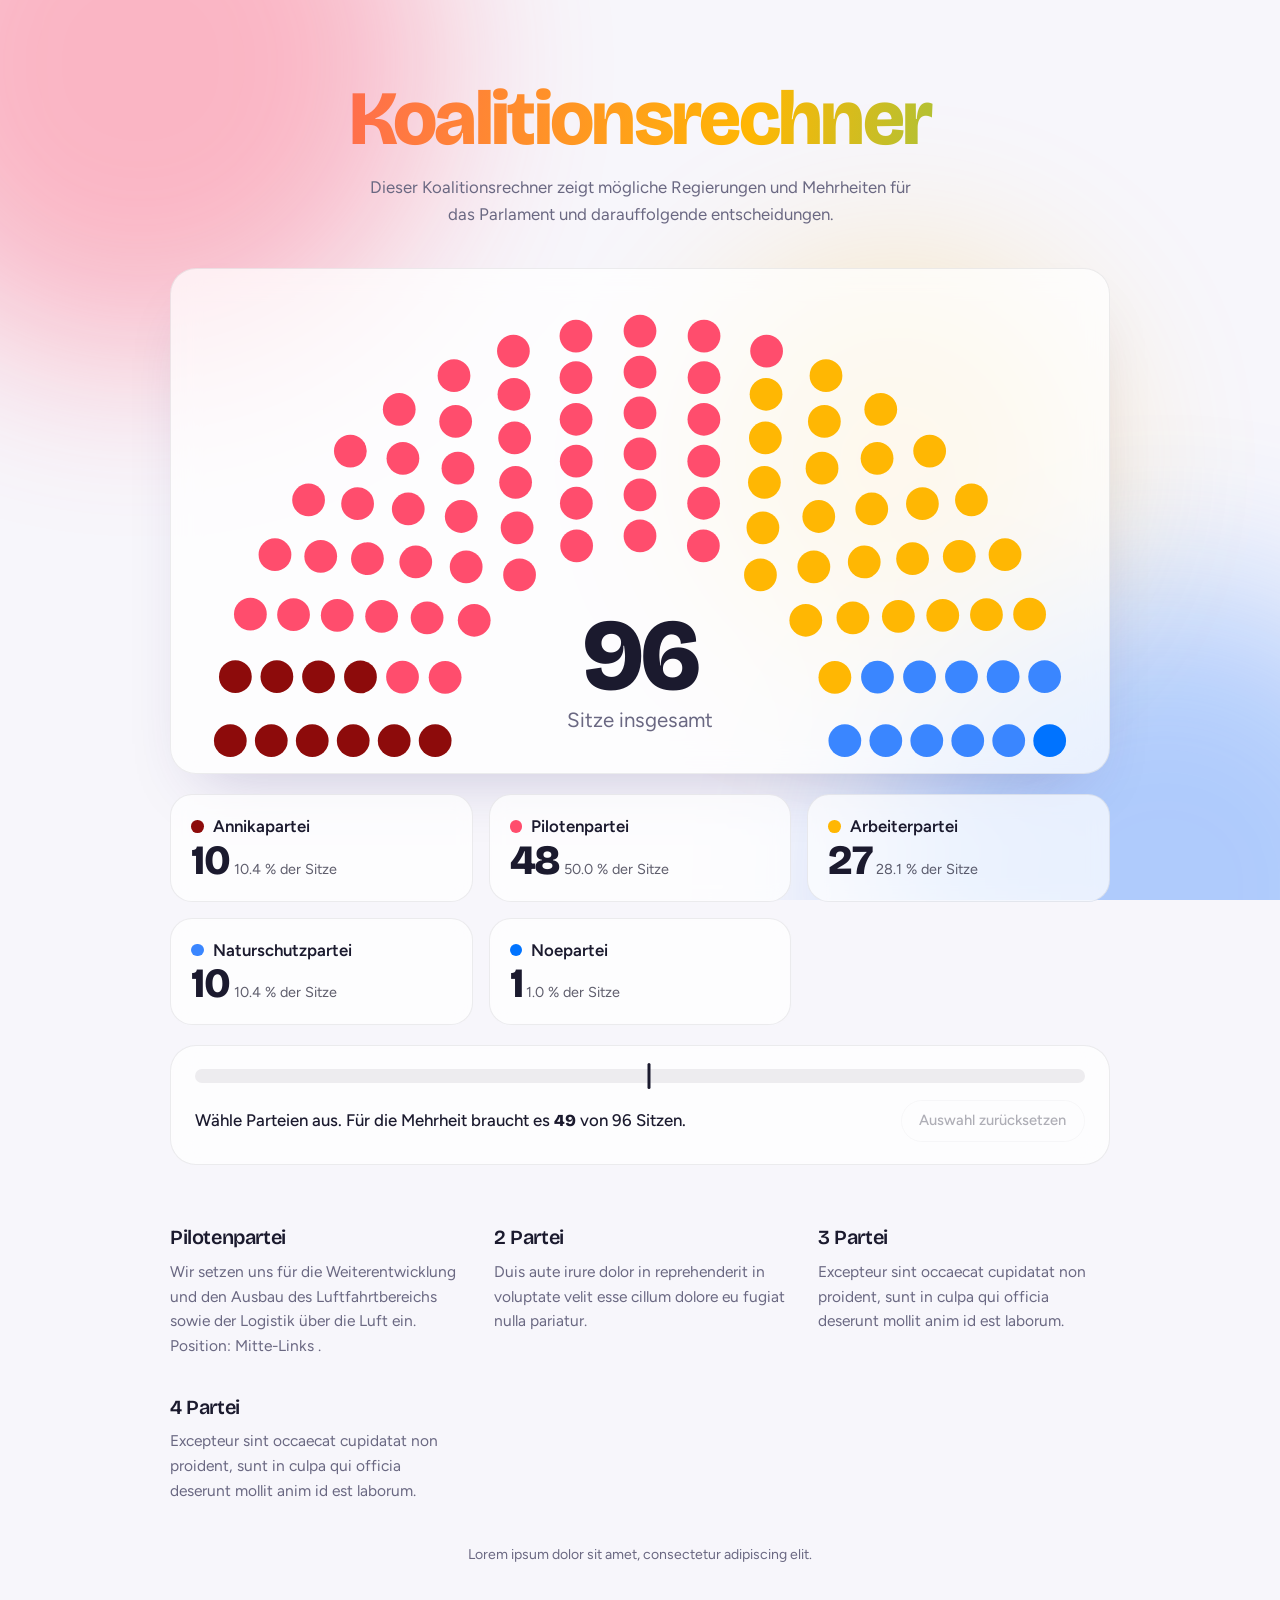
==== index.html @ 654bbd05 "Add files via upload" ====
<!DOCTYPE html>
<html lang="de">
<head>
  <meta charset="UTF-8">
  <meta name="viewport" content="width=device-width, initial-scale=1">
  <title>Koalitionsrechner</title>
  <link rel="preconnect" href="https://fonts.googleapis.com">
  <link rel="preconnect" href="https://fonts.gstatic.com" crossorigin>
  <link href="https://fonts.googleapis.com/css2?family=Bricolage+Grotesque:opsz,wght@12..96,400;12..96,600;12..96,800&family=Figtree:wght@400;500;600&display=swap" rel="stylesheet">
  <link rel="stylesheet" href="style.css">
</head>
<body>

  <!-- Hintergrund-Formen (rein dekorativ) -->
  <div class="blobs" aria-hidden="true">
    <span class="blob b1"></span>
    <span class="blob b2"></span>
    <span class="blob b3"></span>
  </div>

  <main class="page">

    <!-- ===== TITEL & EINLEITUNG (Texte hier frei ändern) ===== -->
    <header class="hero">
      <h1 class="title">Koalitionsrechner</h1>
      <p class="lead">
        Dieser Koalitionsrechner zeigt mögliche Regierungen und Mehrheiten für das Parlament und darauffolgende entscheidungen.
      </p>
    </header>

    <!-- ===== PARLAMENT ===== -->
    <section class="stage" aria-label="Parlamentsdiagramm">
      <svg id="parliament" viewBox="0 0 640 340" role="img" aria-label="Sitzverteilung im Parlament"></svg>
    </section>

    <!-- ===== PARTEIEN (werden per JS aus script.js erzeugt) ===== -->
    <section class="parties" id="parties" aria-label="Parteien auswählen"></section>

    <!-- ===== KOALITIONS-STATUS ===== -->
    <section class="status" aria-live="polite">
      <div class="meter" aria-hidden="true">
        <div class="meter-fill" id="meterFill"></div>
        <div class="meter-mark" id="meterMark"></div>
      </div>
      <div class="status-row">
        <p class="status-text" id="statusText"></p>
        <button class="reset" id="resetBtn" type="button">Auswahl zurücksetzen</button>
      </div>
    </section>

    <!-- ===== TEXTBLÖCKE (frei änderbar) ===== -->
    <section class="info">
      <article>
        <h2> Pilotenpartei</h2>
        <p>Wir setzen uns für die Weiterentwicklung und den Ausbau des Luftfahrtbereichs sowie der Logistik über die Luft ein. Position: Mitte-Links .</p>
      </article>
      <article>
        <h2>2 Partei</h2>
        <p>Duis aute irure dolor in reprehenderit in voluptate velit esse cillum dolore eu fugiat nulla pariatur.</p>
      </article>
      <article>
        <h2>3 Partei</h2>
        <p>Excepteur sint occaecat cupidatat non proident, sunt in culpa qui officia deserunt mollit anim id est laborum.</p>
      </article>
      <article>
        <h2>4 Partei</h2>
        <p>Excepteur sint occaecat cupidatat non proident, sunt in culpa qui officia deserunt mollit anim id est laborum.</p>
      </article>
    </section>

    <footer class="footer">
      <p>Lorem ipsum dolor sit amet, consectetur adipiscing elit.</p>
    </footer>

  </main>

  <script src="script.js"></script>
</body>
</html>
---- style.css ----
/* =========================================================
   Farben & Grundwerte – hier lässt sich das Design anpassen
   ========================================================= */
:root {
  --bg: #f7f6fb;
  --ink: #1b1a2e;
  --ink-soft: #6a6882;
  --card: rgba(255, 255, 255, 0.72);
  --line: rgba(27, 26, 46, 0.08);

  --c1: #ff4d6d;   /* Pink-Rot  */
  --c2: #ffb703;   /* Gelb      */
  --c3: #3a86ff;   /* Blau      */
  --c4: #06d6a0;   /* Mint      */

  --radius: 26px;
  --font-display: "Bricolage Grotesque", "Segoe UI", system-ui, sans-serif;
  --font-body: "Figtree", "Segoe UI", system-ui, sans-serif;
  --ease: cubic-bezier(0.22, 1, 0.36, 1);
}

*, *::before, *::after { box-sizing: border-box; }

html { -webkit-text-size-adjust: 100%; }

body {
  margin: 0;
  min-height: 100vh;
  background: var(--bg);
  color: var(--ink);
  font-family: var(--font-body);
  font-size: 1.05rem;
  line-height: 1.6;
  overflow-x: hidden;
}

/* ---------- Hintergrund-Blobs ---------- */
.blobs { position: fixed; inset: 0; z-index: 0; pointer-events: none; overflow: hidden; }
.blob {
  position: absolute;
  width: 46vmax; height: 46vmax;
  border-radius: 50%;
  filter: blur(90px);
  opacity: 0.38;
  animation: drift 26s ease-in-out infinite alternate;
}
.b1 { background: var(--c1); top: -18vmax; left: -12vmax; }
.b2 { background: var(--c3); bottom: -22vmax; right: -14vmax; animation-duration: 32s; }
.b3 { background: var(--c2); top: 30%; left: 55%; width: 30vmax; height: 30vmax; opacity: 0.25; animation-duration: 38s; }

@keyframes drift {
  from { transform: translate(0, 0) scale(1); }
  to   { transform: translate(6vmax, 4vmax) scale(1.12); }
}

/* ---------- Layout ---------- */
.page {
  position: relative;
  z-index: 1;
  max-width: 980px;
  margin: 0 auto;
  padding: clamp(2.5rem, 7vw, 5rem) 1.25rem 3rem;
}

/* ---------- Titel ---------- */
.hero { text-align: center; margin-bottom: 2.5rem; }

.title {
  margin: 0 0 1rem;
  font-family: var(--font-display);
  font-weight: 800;
  font-size: clamp(2.4rem, 7.5vw, 4.8rem);
  line-height: 1.02;
  letter-spacing: -0.035em;
  background: linear-gradient(100deg, var(--c1), var(--c2), var(--c4), var(--c3), var(--c1));
  background-size: 250% 100%;
  -webkit-background-clip: text;
          background-clip: text;
  color: transparent;
  animation: titleIn 1.1s var(--ease) both, shimmer 12s linear 1.1s infinite;
}

.lead {
  max-width: 34rem;
  margin: 0 auto;
  color: var(--ink-soft);
  animation: fadeUp 1s var(--ease) 0.25s both;
}

@keyframes titleIn {
  from { opacity: 0; transform: translateY(18px) scale(0.98); letter-spacing: 0.01em; }
  to   { opacity: 1; transform: none; letter-spacing: -0.035em; }
}
@keyframes shimmer { to { background-position: 250% 0; } }
@keyframes fadeUp {
  from { opacity: 0; transform: translateY(14px); }
  to   { opacity: 1; transform: none; }
}

/* ---------- Parlament ---------- */
.stage {
  background: var(--card);
  border: 1px solid var(--line);
  border-radius: var(--radius);
  padding: clamp(0.75rem, 3vw, 2rem) clamp(0.5rem, 3vw, 2rem) 0.5rem;
  backdrop-filter: blur(14px);
  -webkit-backdrop-filter: blur(14px);
  box-shadow: 0 30px 60px -30px rgba(58, 40, 120, 0.25);
}

#parliament { display: block; width: 100%; height: auto; overflow: visible; }

.seat {
  transform-box: fill-box;
  transform-origin: center;
  transition: opacity 0.45s var(--ease), transform 0.45s var(--ease), filter 0.45s var(--ease);
  animation: seatIn 0.6s var(--ease) backwards;
}
.seat.dim  { opacity: 0.14; transform: scale(0.72); }
.seat.lit  { transform: scale(1.12); }

@keyframes seatIn {
  from { opacity: 0; transform: scale(0); }
  to   { opacity: 1; transform: scale(1); }
}

.center-number {
  font-family: var(--font-display);
  font-weight: 800;
  font-size: 74px;
  letter-spacing: -0.04em;
  fill: var(--ink);
}
.center-label {
  font-family: var(--font-body);
  font-size: 15px;
  fill: var(--ink-soft);
}

/* ---------- Parteikarten ---------- */
.parties {
  display: grid;
  grid-template-columns: repeat(3, 1fr);
  gap: 1rem;
  margin: 1.25rem 0;
}

.party {
  --pc: var(--c1);
  position: relative;
  text-align: left;
  font: inherit;
  color: inherit;
  cursor: pointer;
  background: var(--card);
  border: 1.5px solid var(--line);
  border-radius: 22px;
  padding: 1.1rem 1.25rem 1.2rem;
  overflow: hidden;
  backdrop-filter: blur(10px);
  -webkit-backdrop-filter: blur(10px);
  transition: transform 0.35s var(--ease), border-color 0.35s var(--ease),
              background 0.35s var(--ease), box-shadow 0.35s var(--ease);
}
.party::before {               /* Farbfläche, die beim Auswählen hochfährt */
  content: "";
  position: absolute;
  inset: 0;
  background: var(--pc);
  opacity: 0;
  transform: translateY(100%);
  transition: transform 0.5s var(--ease), opacity 0.5s var(--ease);
  z-index: 0;
}
.party > * { position: relative; z-index: 1; }
.party:hover { transform: translateY(-3px); }
.party:active { transform: scale(0.98); }

.party[aria-pressed="true"] {
  border-color: var(--pc);
  color: #fff;
  box-shadow: 0 18px 34px -16px var(--pc);
}
.party[aria-pressed="true"]::before { transform: none; opacity: 1; }

.party-name {
  display: flex;
  align-items: center;
  gap: 0.55rem;
  font-weight: 600;
}
.dot {
  width: 0.8rem; height: 0.8rem;
  border-radius: 50%;
  background: var(--pc);
  transition: background 0.35s var(--ease), transform 0.35s var(--ease);
}
.party[aria-pressed="true"] .dot { background: #fff; transform: scale(1.25); }

.party-seats {
  margin-top: 0.35rem;
  font-family: var(--font-display);
  font-weight: 800;
  font-size: 2.6rem;
  line-height: 1;
  letter-spacing: -0.03em;
}
.party-share {
  font-size: 0.9rem;
  opacity: 0.7;
}

/* ---------- Status ---------- */
.status {
  background: var(--card);
  border: 1px solid var(--line);
  border-radius: var(--radius);
  padding: 1.4rem 1.5rem;
  backdrop-filter: blur(14px);
  -webkit-backdrop-filter: blur(14px);
}

.meter {
  position: relative;
  height: 14px;
  border-radius: 99px;
  background: rgba(27, 26, 46, 0.07);
  overflow: visible;
}
.meter-fill {
  position: absolute;
  inset: 0 auto 0 0;
  width: 0;
  border-radius: 99px;
  background: var(--ink-soft);
  transition: width 0.7s var(--ease), background 0.5s var(--ease);
}
.meter-fill.win {
  background: linear-gradient(90deg, var(--c4), var(--c3));
  animation: pulse 1.6s ease-out 1;
}
.meter-mark {
  position: absolute;
  top: -6px; bottom: -6px;
  width: 3px;
  border-radius: 3px;
  background: var(--ink);
  transform: translateX(-50%);
}
@keyframes pulse {
  0%   { box-shadow: 0 0 0 0 rgba(6, 214, 160, 0.55); }
  100% { box-shadow: 0 0 0 16px rgba(6, 214, 160, 0); }
}

.status-row {
  display: flex;
  flex-wrap: wrap;
  align-items: center;
  justify-content: space-between;
  gap: 0.75rem 1rem;
  margin-top: 1.1rem;
}
.status-text { margin: 0; font-weight: 500; }
.status-text strong { font-family: var(--font-display); font-weight: 800; }
.status-text.win strong { color: #04a47b; }

.reset {
  font: inherit;
  font-size: 0.92rem;
  font-weight: 500;
  color: var(--ink);
  background: transparent;
  border: 1.5px solid var(--line);
  border-radius: 99px;
  padding: 0.5rem 1.1rem;
  cursor: pointer;
  transition: background 0.25s var(--ease), border-color 0.25s var(--ease), opacity 0.25s;
}
.reset:hover { background: #fff; border-color: var(--ink-soft); }
.reset:disabled { opacity: 0.35; cursor: default; pointer-events: none; }

/* ---------- Textblöcke ---------- */
.info {
  display: grid;
  grid-template-columns: repeat(3, 1fr);
  gap: 2rem;
  margin: 3.5rem 0 2.5rem;
}
.info h2 {
  margin: 0 0 0.4rem;
  font-family: var(--font-display);
  font-weight: 600;
  font-size: 1.25rem;
  letter-spacing: -0.02em;
}
.info p { margin: 0; color: var(--ink-soft); font-size: 0.97rem; }

.footer { text-align: center; color: var(--ink-soft); font-size: 0.88rem; }
.footer p { margin: 0; }

/* ---------- Fokus & Bewegung ---------- */
:focus-visible { outline: 3px solid var(--c3); outline-offset: 3px; }

@media (prefers-reduced-motion: reduce) {
  *, *::before, *::after {
    animation-duration: 0.01ms !important;
    animation-iteration-count: 1 !important;
    transition-duration: 0.01ms !important;
  }
}

/* ---------- Mobil ---------- */
@media (max-width: 720px) {
  .parties { grid-template-columns: 1fr; }
  .party { display: flex; align-items: center; justify-content: space-between; gap: 1rem; padding: 1rem 1.2rem; }
  .party-seats { margin: 0; font-size: 2rem; }
  .party-share { display: none; }
  .info { grid-template-columns: 1fr; gap: 1.5rem; }
}
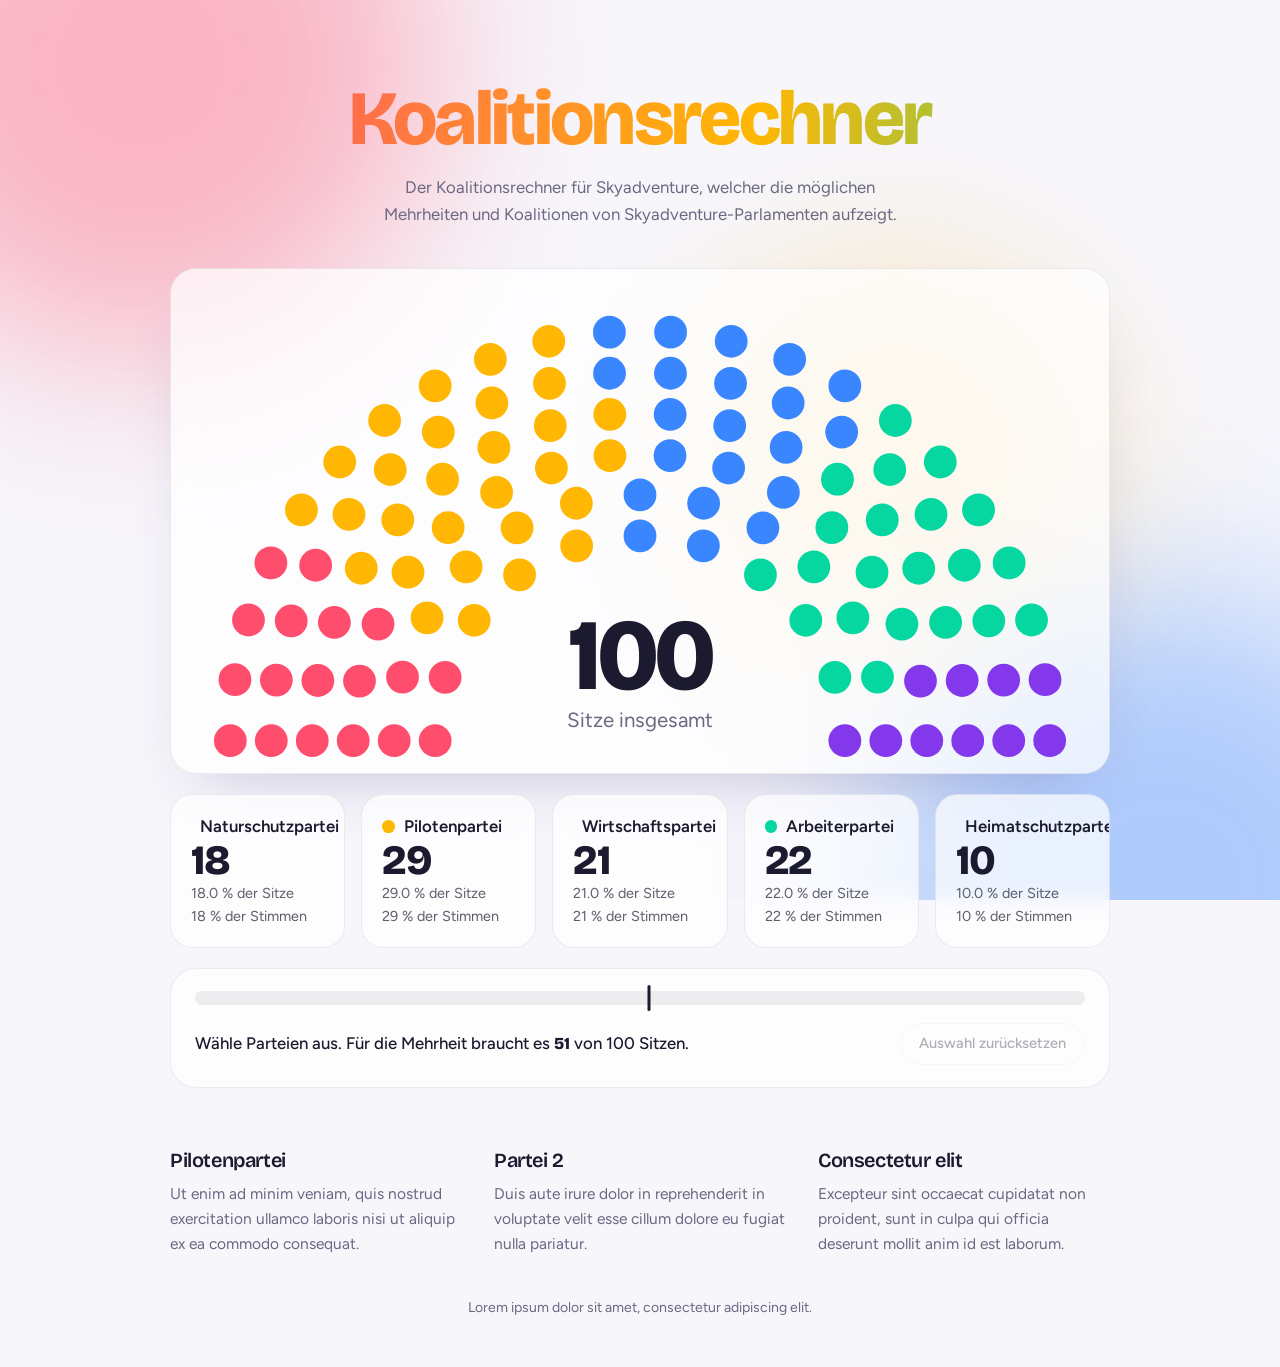
==== commit 7ec76abd: "Add files via upload" ====
--- a/index.html
+++ b/index.html
@@ -10,6 +10,38 @@
   <link rel="stylesheet" href="style.css">
 </head>
 <body>
+
+  <!-- =====================================================================
+       KONFIGURATION  –  hier stellst du alles ein
+       ---------------------------------------------------------------------
+       data-sitze-gesamt  Gesamtzahl der Sitze (Standard: 100)
+       data-sperrklausel  Hürde in Prozent (Standard: 10). Parteien darunter
+                          bekommen 0 Sitze; die Prozente der übrigen Parteien
+                          werden automatisch neu auf 100 % normiert.
+       data-ausschluss    Unvereinbare Parteien. Namen mit Komma trennen.
+                          Mehrere Gruppen mit Strichpunkt (;) trennen.
+                          Beispiel: "Partei A, Partei C; Partei B, Partei D, Partei E"
+                          -> A und C schliessen sich aus. B, D und E
+                             schliessen sich gegenseitig aus.
+                          Die Namen müssen genau den Parteinamen unten entsprechen.
+
+       Pro Partei eine Zeile:
+         data-name     Name der Partei
+         data-prozent  Ergebnis in Prozent (Dezimalstellen mit Punkt: 12.5)
+         data-farbe    (optional) eigene Farbe, z. B. "#ff4d6d"
+         data-sitze    (optional) Sitze von Hand festlegen, überschreibt die Berechnung
+       Weitere Parteien: einfach eine Zeile kopieren.
+       ===================================================================== -->
+  <div id="konfig" hidden
+       data-sitze-gesamt="100"
+       data-sperrklausel="10"
+       data-ausschluss="Naturschutzpartei, Heimatschutzpartei; Pilotenpartei, Heimatschutzpartei">
+    <span data-partei data-name="Naturschutzpartei" data-prozent="18"></span>
+    <span data-partei data-name="Pilotenpartei" data-prozent="29"></span>
+    <span data-partei data-name="Wirtschaftspartei" data-prozent="21"></span>
+    <span data-partei data-name="Arbeiterpartei" data-prozent="22"></span>
+    <span data-partei data-name="Heimatschutzpartei" data-prozent="10"></span>
+  </div>
 
   <!-- Hintergrund-Formen (rein dekorativ) -->
   <div class="blobs" aria-hidden="true">
@@ -24,17 +56,30 @@
     <header class="hero">
       <h1 class="title">Koalitionsrechner</h1>
       <p class="lead">
-        Dieser Koalitionsrechner zeigt mögliche Regierungen und Mehrheiten für das Parlament und darauffolgende entscheidungen.
+        Der Koalitionsrechner für Skyadventure, welcher die möglichen Mehrheiten und Koalitionen von Skyadventure-Parlamenten aufzeigt.
       </p>
     </header>
+
+    <!-- ===== WARNUNGEN ZUR KONFIGURATION (werden per JS gefüllt) ===== -->
+    <section class="notices" id="notices" aria-live="polite"></section>
 
     <!-- ===== PARLAMENT ===== -->
     <section class="stage" aria-label="Parlamentsdiagramm">
       <svg id="parliament" viewBox="0 0 640 340" role="img" aria-label="Sitzverteilung im Parlament"></svg>
     </section>
 
-    <!-- ===== PARTEIEN (werden per JS aus script.js erzeugt) ===== -->
+    <!-- ===== PARTEIEN (werden per JS aus der Konfiguration erzeugt) ===== -->
     <section class="parties" id="parties" aria-label="Parteien auswählen"></section>
+
+    <!-- ===== HINWEIS BEI UNVEREINBAREN PARTEIEN ===== -->
+    <div class="alert-wrap" id="conflictBox" aria-live="polite" aria-hidden="true">
+      <div class="alert-inner">
+        <div class="alert">
+          <span class="alert-icon" aria-hidden="true">!</span>
+          <div id="conflictText"></div>
+        </div>
+      </div>
+    </div>
 
     <!-- ===== KOALITIONS-STATUS ===== -->
     <section class="status" aria-live="polite">
@@ -51,19 +96,15 @@
     <!-- ===== TEXTBLÖCKE (frei änderbar) ===== -->
     <section class="info">
       <article>
-        <h2> Pilotenpartei</h2>
-        <p>Wir setzen uns für die Weiterentwicklung und den Ausbau des Luftfahrtbereichs sowie der Logistik über die Luft ein. Position: Mitte-Links .</p>
+        <h2>Pilotenpartei</h2>
+        <p>Ut enim ad minim veniam, quis nostrud exercitation ullamco laboris nisi ut aliquip ex ea commodo consequat.</p>
       </article>
       <article>
-        <h2>2 Partei</h2>
+        <h2>Partei 2</h2>
         <p>Duis aute irure dolor in reprehenderit in voluptate velit esse cillum dolore eu fugiat nulla pariatur.</p>
       </article>
       <article>
-        <h2>3 Partei</h2>
-        <p>Excepteur sint occaecat cupidatat non proident, sunt in culpa qui officia deserunt mollit anim id est laborum.</p>
-      </article>
-      <article>
-        <h2>4 Partei</h2>
+        <h2>Consectetur elit</h2>
         <p>Excepteur sint occaecat cupidatat non proident, sunt in culpa qui officia deserunt mollit anim id est laborum.</p>
       </article>
     </section>
--- a/style.css
+++ b/style.css
@@ -140,7 +140,7 @@
 /* ---------- Parteikarten ---------- */
 .parties {
   display: grid;
-  grid-template-columns: repeat(3, 1fr);
+  grid-template-columns: repeat(auto-fit, minmax(170px, 1fr));
   gap: 1rem;
   margin: 1.25rem 0;
 }
@@ -210,6 +210,78 @@
   opacity: 0.7;
 }
 
+.party-share { display: block; }
+
+/* Partei unter der Sperrklausel: sichtbar, aber ausgegraut */
+.party.is-out {
+  cursor: not-allowed;
+  background: rgba(27, 26, 46, 0.05);
+  border-style: dashed;
+  backdrop-filter: none;
+  -webkit-backdrop-filter: none;
+}
+.party.is-out:hover,
+.party.is-out:active { transform: none; }
+.party.is-out .dot { background: #b9b8c6; }
+.party.is-out .party-name,
+.party.is-out .party-seats { color: #8f8da3; }
+.party-note {
+  display: block;
+  margin-top: 0.6rem;
+  font-size: 0.85rem;
+  font-weight: 500;
+  line-height: 1.35;
+  color: var(--ink-soft);
+}
+
+/* ---------- Warnungen zur Konfiguration ---------- */
+.notices { display: grid; gap: 0.6rem; margin: 0 0 1.5rem; }
+.notices:empty { display: none; }
+.notice {
+  margin: 0;
+  padding: 0.8rem 1.1rem;
+  border-radius: 16px;
+  background: rgba(255, 183, 3, 0.16);
+  border: 1.5px solid rgba(255, 183, 3, 0.75);
+  font-size: 0.95rem;
+  font-weight: 500;
+  animation: fadeUp 0.6s var(--ease) both;
+}
+
+/* ---------- Hinweis: unvereinbare Parteien ---------- */
+.alert-wrap {
+  display: grid;
+  grid-template-rows: 0fr;
+  opacity: 0;
+  margin: 0;
+  transition: grid-template-rows 0.5s var(--ease), opacity 0.4s var(--ease), margin 0.5s var(--ease);
+}
+.alert-wrap.show { grid-template-rows: 1fr; opacity: 1; margin: 0 0 1rem; }
+.alert-inner { min-height: 0; overflow: hidden; }
+.alert {
+  display: flex;
+  align-items: flex-start;
+  gap: 0.9rem;
+  padding: 1rem 1.25rem;
+  border-radius: 20px;
+  background: rgba(255, 77, 109, 0.12);
+  border: 1.5px solid var(--c1);
+}
+.alert-icon {
+  flex: none;
+  display: grid;
+  place-items: center;
+  width: 1.7rem;
+  height: 1.7rem;
+  border-radius: 50%;
+  background: var(--c1);
+  color: #fff;
+  font-family: var(--font-display);
+  font-weight: 800;
+}
+.alert p { margin: 0; }
+.alert p + p { margin-top: 0.4rem; }
+
 /* ---------- Status ---------- */
 .status {
   background: var(--card);
@@ -312,7 +384,8 @@
 /* ---------- Mobil ---------- */
 @media (max-width: 720px) {
   .parties { grid-template-columns: 1fr; }
-  .party { display: flex; align-items: center; justify-content: space-between; gap: 1rem; padding: 1rem 1.2rem; }
+  .party { display: flex; flex-wrap: wrap; align-items: center; justify-content: space-between; gap: 1rem; padding: 1rem 1.2rem; }
+  .party-note { flex-basis: 100%; margin-top: 0; }
   .party-seats { margin: 0; font-size: 2rem; }
   .party-share { display: none; }
   .info { grid-template-columns: 1fr; gap: 1.5rem; }
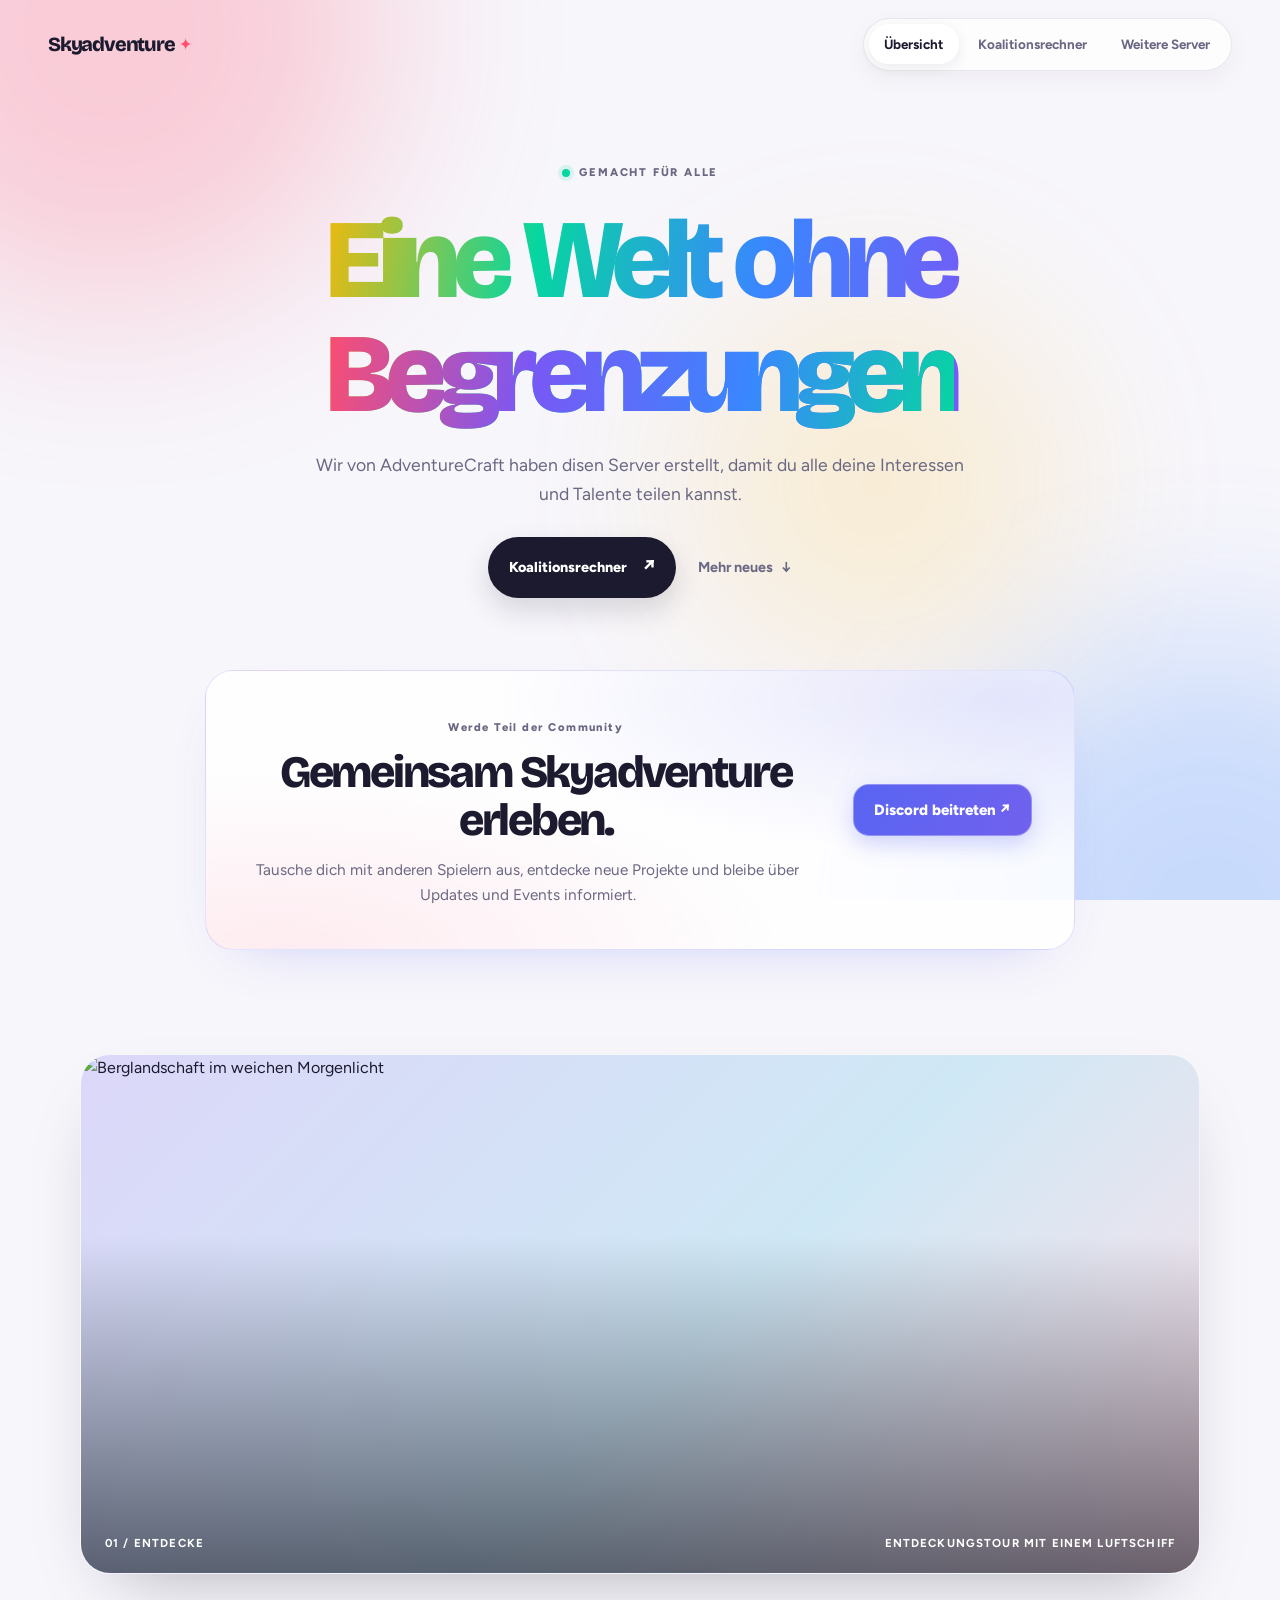
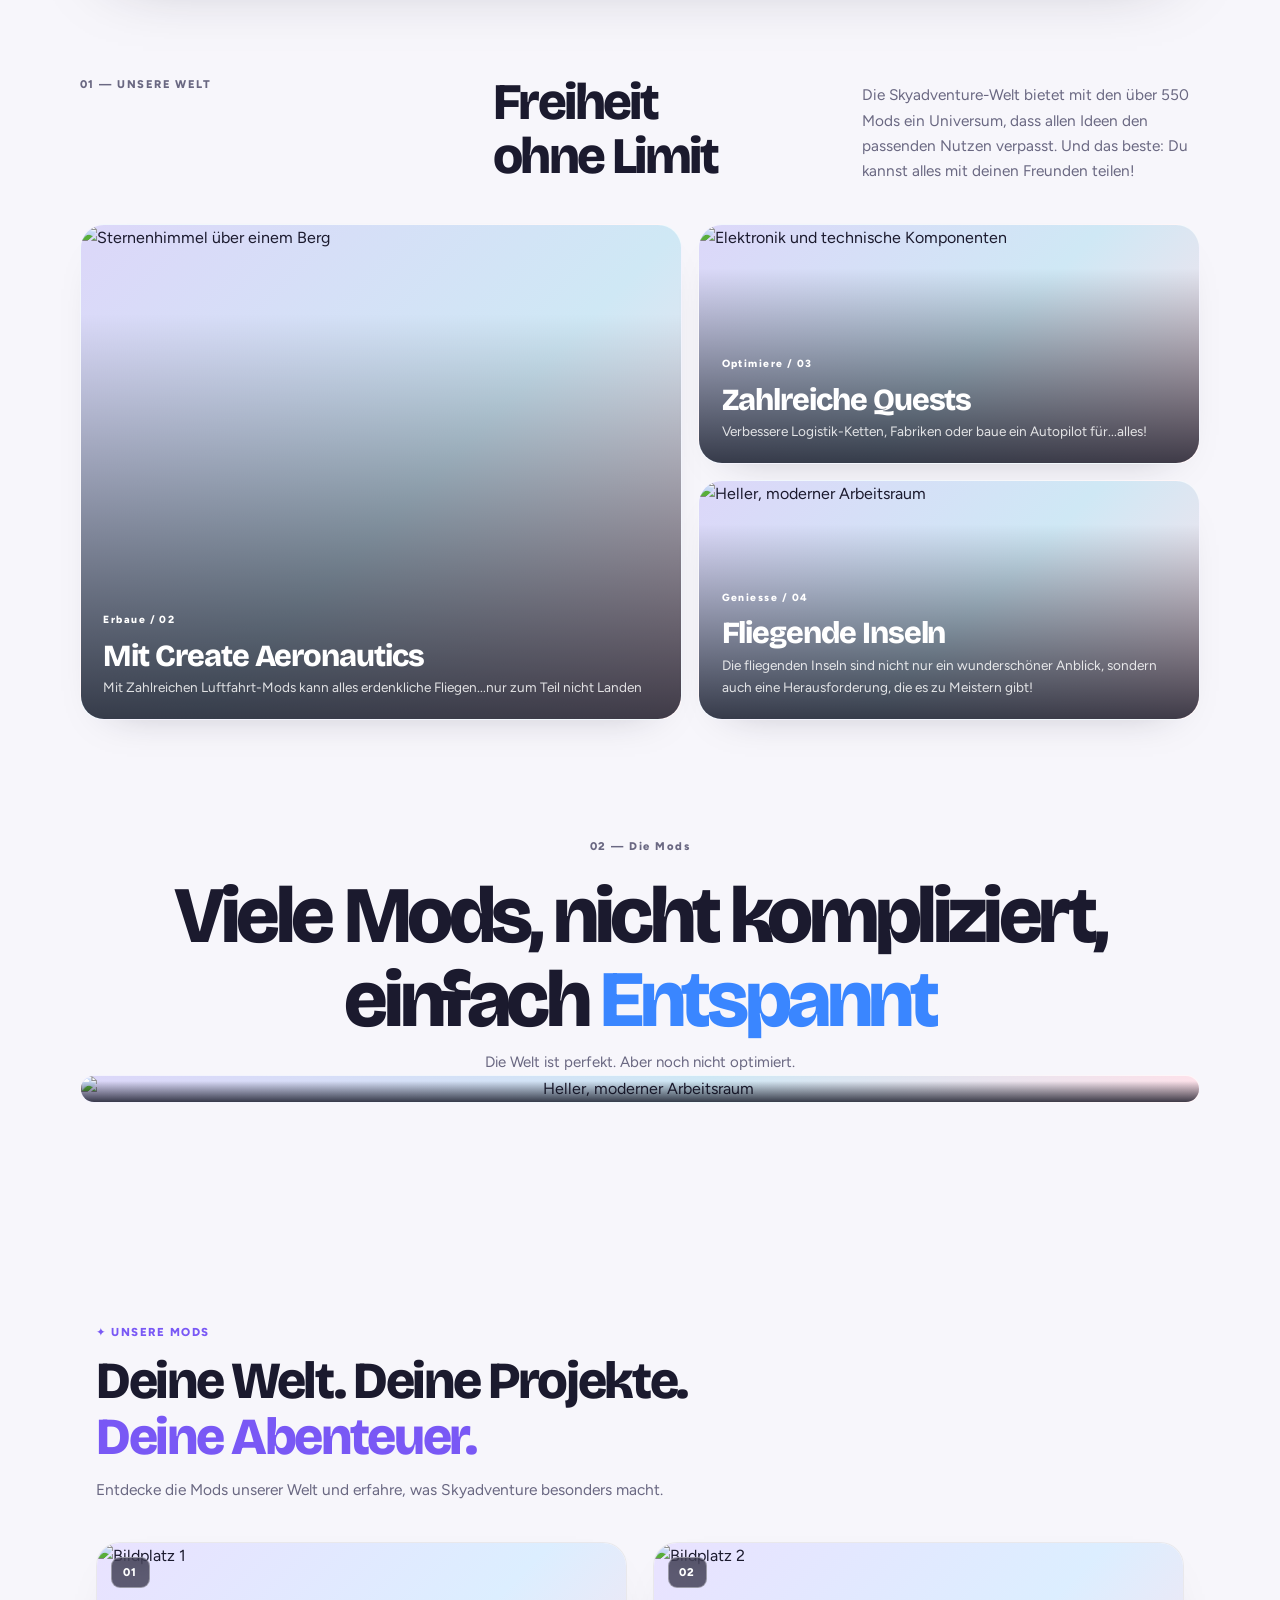
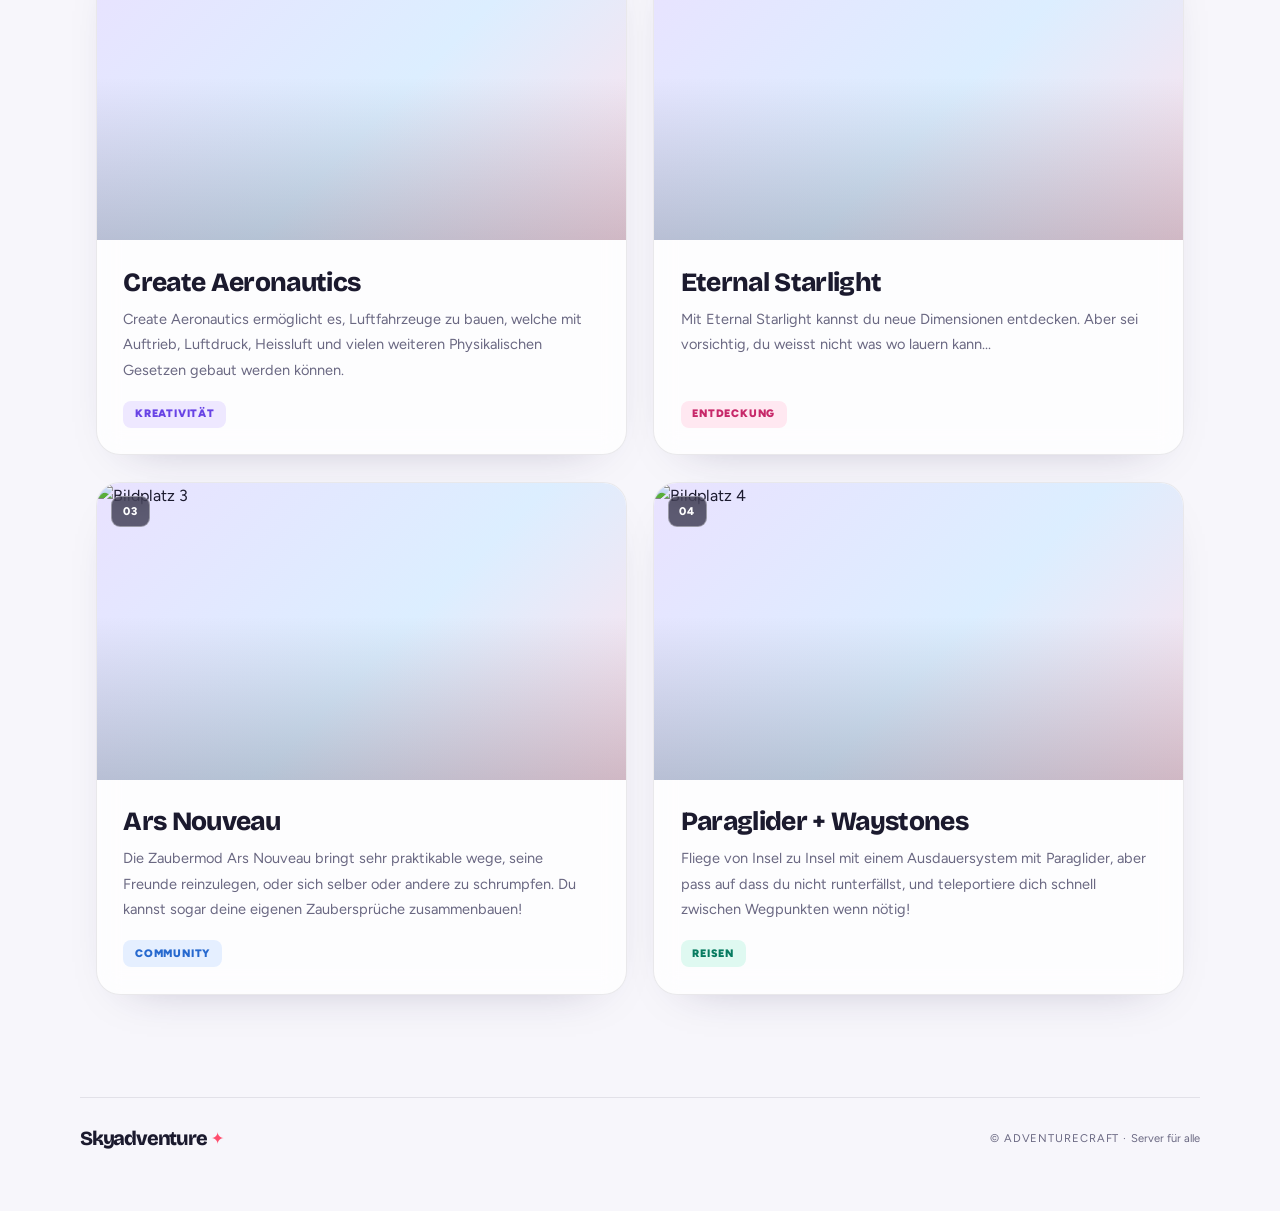
==== commit 4685f1a4: "Add files via upload" ====
--- a/index.html
+++ b/index.html
@@ -3,118 +3,165 @@
 <head>
   <meta charset="UTF-8">
   <meta name="viewport" content="width=device-width, initial-scale=1">
-  <title>Koalitionsrechner</title>
+  <meta name="theme-color" content="#f7f6fb">
+  <title>Skyadventure · Home</title>
   <link rel="preconnect" href="https://fonts.googleapis.com">
   <link rel="preconnect" href="https://fonts.gstatic.com" crossorigin>
   <link href="https://fonts.googleapis.com/css2?family=Bricolage+Grotesque:opsz,wght@12..96,400;12..96,600;12..96,800&family=Figtree:wght@400;500;600&display=swap" rel="stylesheet">
   <link rel="stylesheet" href="style.css">
 </head>
-<body>
-
-  <!-- =====================================================================
-       KONFIGURATION  –  hier stellst du alles ein
-       ---------------------------------------------------------------------
-       data-sitze-gesamt  Gesamtzahl der Sitze (Standard: 100)
-       data-sperrklausel  Hürde in Prozent (Standard: 10). Parteien darunter
-                          bekommen 0 Sitze; die Prozente der übrigen Parteien
-                          werden automatisch neu auf 100 % normiert.
-       data-ausschluss    Unvereinbare Parteien. Namen mit Komma trennen.
-                          Mehrere Gruppen mit Strichpunkt (;) trennen.
-                          Beispiel: "Partei A, Partei C; Partei B, Partei D, Partei E"
-                          -> A und C schliessen sich aus. B, D und E
-                             schliessen sich gegenseitig aus.
-                          Die Namen müssen genau den Parteinamen unten entsprechen.
-
-       Pro Partei eine Zeile:
-         data-name     Name der Partei
-         data-prozent  Ergebnis in Prozent (Dezimalstellen mit Punkt: 12.5)
-         data-farbe    (optional) eigene Farbe, z. B. "#ff4d6d"
-         data-sitze    (optional) Sitze von Hand festlegen, überschreibt die Berechnung
-       Weitere Parteien: einfach eine Zeile kopieren.
-       ===================================================================== -->
-  <div id="konfig" hidden
-       data-sitze-gesamt="100"
-       data-sperrklausel="10"
-       data-ausschluss="Naturschutzpartei, Heimatschutzpartei; Pilotenpartei, Heimatschutzpartei">
-    <span data-partei data-name="Naturschutzpartei" data-prozent="18"></span>
-    <span data-partei data-name="Pilotenpartei" data-prozent="29"></span>
-    <span data-partei data-name="Wirtschaftspartei" data-prozent="21"></span>
-    <span data-partei data-name="Arbeiterpartei" data-prozent="22"></span>
-    <span data-partei data-name="Heimatschutzpartei" data-prozent="10"></span>
+<body class="home-page">
+  <nav class="site-nav" aria-label="Hauptnavigation">
+    <a class="nav-brand" href="index.html" aria-label="Skyadventure Homepage">Skyadventure<span>✦</span></a>
+    <div class="nav-links">
+      <a href="index.html" class="nav-link active" aria-current="page">Übersicht</a>
+      <a href="koalitionsrechner.html" class="nav-link">Koalitionsrechner</a>
+      <a href="build.html" class="nav-link">Weitere Server</a>
+    </div>
+  </nav>
+  <div class="blobs" aria-hidden="true">
+    <span class="blob b1"></span><span class="blob b2"></span><span class="blob b3"></span>
+  </div>
+  
+  <main class="home-content">
+    <section class="home-hero">
+      <span class="eyebrow"><span class="eyebrow-dot"></span> GEMACHT FÜR ALLE</span>
+      <h1 class="title">Eine Welt ohne<br><span class="title-accent">Begrenzungen</span></h1>
+      <p class="lead">Wir von AdventureCraft haben disen Server erstellt, damit du alle deine Interessen und Talente teilen kannst.</p>
+      <div class="hero-actions">
+        <a class="primary-link" href="koalitionsrechner.html">Koalitionsrechner <span aria-hidden="true">↗</span></a>
+        <a class="text-link" href="#discover">Mehr neues<span aria-hidden="true">↓</span></a>
+     
+<!-- ===== DISCORD CTA ===== -->
+<section class="discord-cta">
+  <div class="discord-copy">
+    <span class="section-kicker">Werde Teil der Community</span>
+    <h2>Gemeinsam Skyadventure erleben.</h2>
+    <p>
+      Tausche dich mit anderen Spielern aus, entdecke neue Projekte
+      und bleibe über Updates und Events informiert.
+    </p>
   </div>
 
-  <!-- Hintergrund-Formen (rein dekorativ) -->
-  <div class="blobs" aria-hidden="true">
-    <span class="blob b1"></span>
-    <span class="blob b2"></span>
-    <span class="blob b3"></span>
+  <!-- HIER DEINEN DISCORD-EINLADUNGSLINK EINTRAGEN -->
+  
+<a class="discord-box" href="https://discord.gg/tufzJ5bbZj" target="_blank" rel="noopener noreferrer">
+  <strong>Discord beitreten ↗</strong>
+</a>
+
+</section>
+
+      </div>
+      <div class="hero-art">
+        <img src="images/flugzeug.png" alt="Berglandschaft im weichen Morgenlicht">
+        <div class="image-caption"><span>01 / Entdecke</span><span>Entdeckungstour mit einem Luftschiff</span></div>
+      </div>
+    </section>
+    <section class="intro-section" id="discover">
+      <div class="section-kicker">01 — UNSERE WELT</div>
+      <div class="intro-copy">
+        <h2>Freiheit<br>ohne Limit</h2>
+        <p>Die Skyadventure-Welt bietet mit den über 550 Mods ein Universum, dass allen Ideen den passenden Nutzen verpasst. Und das beste: Du kannst alles mit deinen Freunden teilen!</p>
+      </div>
+    </section>
+    <section class="feature-grid" aria-label="Highlights">
+      <article class="feature-card feature-large">
+        <img src="images/landschaft.png" alt="Sternenhimmel über einem Berg">
+        <div class="feature-overlay"><span>Erbaue / 02</span><h3>Mit Create Aeronautics</h3><p>Mit Zahlreichen Luftfahrt-Mods kann alles erdenkliche Fliegen...nur zum Teil nicht Landen</p></div>
+      </article>
+      <article class="feature-card feature-small">
+        <img src="images/projekt.png" alt="Elektronik und technische Komponenten">
+        <div class="feature-overlay"><span>Optimiere / 03</span><h3>Zahlreiche Quests</h3><p>Verbessere Logistik-Ketten, Fabriken oder baue ein Autopilot für...alles!</p></div>
+      </article>
+      <article class="feature-card feature-small">
+        <img src="images/arbeitsraum.png" alt="Heller, moderner Arbeitsraum">
+        <div class="feature-overlay"><span>Geniesse / 04</span><h3>Fliegende Inseln</h3><p>Die fliegenden Inseln sind nicht nur ein wunderschöner Anblick, sondern auch eine Herausforderung, die es zu Meistern gibt!</p></div>
+      </article>
+    </section>
+    <section class="home-quote">
+      <span class="section-kicker">02 — Die Mods</span>
+      <p>Viele Mods, nicht kompliziert, einfach<span> Entspannt</span></p>
+      <div>Die Welt ist perfekt. Aber noch nicht optimiert.</div>
+      <article class="feature-card feature-small">
+        <img src="images/Spieler.png" alt="Heller, moderner Arbeitsraum">
+        <div class="feature-overlay"><span>Schaffe Erinnerungen / 05</span><h3>Survival, aber besser</h3><p></p></div>
+      </article>
+    </section>
+    
+<!-- ===== VIER WEITERE SKYADVENTURE-SEKTIONEN ===== -->
+<section class="showcase-section" id="weitere-highlights">
+
+  <div class="showcase-heading">
+    <span class="section-kicker">✦ UNSERE MODS</span>
+    <h2>Deine Welt. Deine Projekte. <span> Deine Abenteuer.</span></h2>
+    <p>Entdecke die Mods unserer Welt und erfahre, was Skyadventure besonders macht.</p>
   </div>
 
-  <main class="page">
+  <div class="showcase-grid">
 
-    <!-- ===== TITEL & EINLEITUNG (Texte hier frei ändern) ===== -->
-    <header class="hero">
-      <h1 class="title">Koalitionsrechner</h1>
-      <p class="lead">
-        Der Koalitionsrechner für Skyadventure, welcher die möglichen Mehrheiten und Koalitionen von Skyadventure-Parlamenten aufzeigt.
-      </p>
-    </header>
+    <!-- OBEN LINKS -->
+    <article class="showcase-card">
+      <div class="showcase-image">
+        <img src="images/bild1.png" alt="Bildplatz 1" loading="lazy">
+        <span class="showcase-number">01</span>
+      </div>
+      <div class="showcase-content">
+        <h3>Create Aeronautics</h3>
+        <p>
+          Create Aeronautics ermöglicht es, Luftfahrzeuge zu bauen, welche mit Auftrieb, Luftdruck, Heissluft und vielen weiteren Physikalischen Gesetzen gebaut werden können.
+        </p>
+        <span class="showcase-tag tag-violet">KREATIVITÄT</span>
+      </div>
+    </article>
 
-    <!-- ===== WARNUNGEN ZUR KONFIGURATION (werden per JS gefüllt) ===== -->
-    <section class="notices" id="notices" aria-live="polite"></section>
+    <!-- OBEN RECHTS -->
+    <article class="showcase-card">
+      <div class="showcase-image">
+        <img src="images/bild2.png" alt="Bildplatz 2" loading="lazy">
+        <span class="showcase-number">02</span>
+      </div>
+      <div class="showcase-content">
+        <h3>Eternal Starlight</h3>
+        <p>
+          Mit Eternal Starlight kannst du neue Dimensionen entdecken. Aber sei vorsichtig, du weisst nicht was wo lauern kann...
+        </p>
+        <span class="showcase-tag tag-pink">ENTDECKUNG</span>
+      </div>
+    </article>
 
-    <!-- ===== PARLAMENT ===== -->
-    <section class="stage" aria-label="Parlamentsdiagramm">
-      <svg id="parliament" viewBox="0 0 640 340" role="img" aria-label="Sitzverteilung im Parlament"></svg>
-    </section>
+    <!-- UNTEN LINKS -->
+    <article class="showcase-card">
+      <div class="showcase-image">
+        <img src="images/bild3.png" alt="Bildplatz 3" loading="lazy">
+        <span class="showcase-number">03</span>
+      </div>
+      <div class="showcase-content">
+        <h3>Ars Nouveau</h3>
+        <p>
+          Die Zaubermod Ars Nouveau bringt sehr praktikable wege, seine Freunde reinzulegen, oder sich selber oder andere zu schrumpfen. Du kannst sogar deine eigenen Zaubersprüche zusammenbauen!   </p>
+          <span class="showcase-tag tag-blue">COMMUNITY</span>
+      </div>
+    </article>
 
-    <!-- ===== PARTEIEN (werden per JS aus der Konfiguration erzeugt) ===== -->
-    <section class="parties" id="parties" aria-label="Parteien auswählen"></section>
+    <!-- UNTEN RECHTS -->
+    <article class="showcase-card">
+      <div class="showcase-image">
+        <img src="images/bild4.png" alt="Bildplatz 4" loading="lazy">
+        <span class="showcase-number">04</span>
+      </div>
+      <div class="showcase-content">
+        <h3>Paraglider + Waystones</h3>
+        <p>
+          Fliege von Insel zu Insel mit einem Ausdauersystem mit Paraglider, aber pass auf dass du nicht runterfällst, und teleportiere dich schnell zwischen Wegpunkten wenn nötig!
+        </p>
+        <span class="showcase-tag tag-mint">REISEN</span>
+      </div>
+    </article>
 
-    <!-- ===== HINWEIS BEI UNVEREINBAREN PARTEIEN ===== -->
-    <div class="alert-wrap" id="conflictBox" aria-live="polite" aria-hidden="true">
-      <div class="alert-inner">
-        <div class="alert">
-          <span class="alert-icon" aria-hidden="true">!</span>
-          <div id="conflictText"></div>
-        </div>
-      </div>
-    </div>
+  </div>
+</section>
 
-    <!-- ===== KOALITIONS-STATUS ===== -->
-    <section class="status" aria-live="polite">
-      <div class="meter" aria-hidden="true">
-        <div class="meter-fill" id="meterFill"></div>
-        <div class="meter-mark" id="meterMark"></div>
-      </div>
-      <div class="status-row">
-        <p class="status-text" id="statusText"></p>
-        <button class="reset" id="resetBtn" type="button">Auswahl zurücksetzen</button>
-      </div>
-    </section>
-
-    <!-- ===== TEXTBLÖCKE (frei änderbar) ===== -->
-    <section class="info">
-      <article>
-        <h2>Pilotenpartei</h2>
-        <p>Ut enim ad minim veniam, quis nostrud exercitation ullamco laboris nisi ut aliquip ex ea commodo consequat.</p>
-      </article>
-      <article>
-        <h2>Partei 2</h2>
-        <p>Duis aute irure dolor in reprehenderit in voluptate velit esse cillum dolore eu fugiat nulla pariatur.</p>
-      </article>
-      <article>
-        <h2>Consectetur elit</h2>
-        <p>Excepteur sint occaecat cupidatat non proident, sunt in culpa qui officia deserunt mollit anim id est laborum.</p>
-      </article>
-    </section>
-
-    <footer class="footer">
-      <p>Lorem ipsum dolor sit amet, consectetur adipiscing elit.</p>
-    </footer>
-
+    <footer class="home-footer"><a class="nav-brand" href="index.html">Skyadventure<span>✦</span></a><span>© ADVENTURECRAFT · <em>Server für alle</em></span></footer>
   </main>
-
-  <script src="script.js"></script>
 </body>
 </html>
--- a/style.css
+++ b/style.css
@@ -1,143 +1,1151 @@
 /* =========================================================
-   Farben & Grundwerte – hier lässt sich das Design anpassen
+   SKYADVENTURE — GESAMTES STYLESHEET
+   Homepage, Build-Seite, Discord-CTA und Koalitionsrechner
    ========================================================= */
+
 :root {
   --bg: #f7f6fb;
   --ink: #1b1a2e;
   --ink-soft: #6a6882;
-  --card: rgba(255, 255, 255, 0.72);
-  --line: rgba(27, 26, 46, 0.08);
-
-  --c1: #ff4d6d;   /* Pink-Rot  */
-  --c2: #ffb703;   /* Gelb      */
-  --c3: #3a86ff;   /* Blau      */
-  --c4: #06d6a0;   /* Mint      */
+  --card: rgba(255, 255, 255, 0.76);
+  --line: rgba(27, 26, 46, 0.09);
+
+  --c1: #ff4d6d;
+  --c2: #ffb703;
+  --c3: #3a86ff;
+  --c4: #06d6a0;
+  --purple: #7958f5;
+  --discord: #5865f2;
 
   --radius: 26px;
   --font-display: "Bricolage Grotesque", "Segoe UI", system-ui, sans-serif;
   --font-body: "Figtree", "Segoe UI", system-ui, sans-serif;
   --ease: cubic-bezier(0.22, 1, 0.36, 1);
-}
-
-*, *::before, *::after { box-sizing: border-box; }
-
-html { -webkit-text-size-adjust: 100%; }
+  --shadow-soft: 0 24px 60px -38px rgba(39, 31, 77, 0.32);
+}
+
+/* ---------- Reset & Grundlayout ---------- */
+*,
+*::before,
+*::after {
+  box-sizing: border-box;
+}
+
+html {
+  -webkit-text-size-adjust: 100%;
+  scroll-behavior: smooth;
+  scroll-padding-top: 1.5rem;
+}
 
 body {
+  min-height: 100vh;
   margin: 0;
-  min-height: 100vh;
+  overflow-x: hidden;
   background: var(--bg);
   color: var(--ink);
   font-family: var(--font-body);
-  font-size: 1.05rem;
-  line-height: 1.6;
-  overflow-x: hidden;
-}
-
-/* ---------- Hintergrund-Blobs ---------- */
-.blobs { position: fixed; inset: 0; z-index: 0; pointer-events: none; overflow: hidden; }
+  font-size: 1rem;
+  line-height: 1.65;
+  -webkit-font-smoothing: antialiased;
+}
+
+img,
+svg {
+  max-width: 100%;
+}
+
+img {
+  height: auto;
+}
+
+button,
+a {
+  -webkit-tap-highlight-color: transparent;
+}
+
+a {
+  color: inherit;
+}
+
+button,
+input,
+textarea,
+select {
+  font: inherit;
+}
+
+:focus-visible {
+  outline: 3px solid var(--c3);
+  outline-offset: 4px;
+}
+
+::selection {
+  color: #fff;
+  background: var(--purple);
+}
+
+/* ---------- Sanfter, farbiger Hintergrund ---------- */
+.blobs {
+  position: fixed;
+  z-index: 0;
+  inset: 0;
+  overflow: hidden;
+  pointer-events: none;
+}
+
 .blob {
   position: absolute;
-  width: 46vmax; height: 46vmax;
+  width: 43vmax;
+  height: 43vmax;
   border-radius: 50%;
-  filter: blur(90px);
-  opacity: 0.38;
-  animation: drift 26s ease-in-out infinite alternate;
-}
-.b1 { background: var(--c1); top: -18vmax; left: -12vmax; }
-.b2 { background: var(--c3); bottom: -22vmax; right: -14vmax; animation-duration: 32s; }
-.b3 { background: var(--c2); top: 30%; left: 55%; width: 30vmax; height: 30vmax; opacity: 0.25; animation-duration: 38s; }
-
-@keyframes drift {
-  from { transform: translate(0, 0) scale(1); }
-  to   { transform: translate(6vmax, 4vmax) scale(1.12); }
-}
-
-/* ---------- Layout ---------- */
-.page {
+  filter: blur(95px);
+  opacity: 0.25;
+  animation: blob-drift 30s ease-in-out infinite alternate;
+  will-change: transform;
+}
+
+.b1 {
+  top: -19vmax;
+  left: -13vmax;
+  background: var(--c1);
+}
+
+.b2 {
+  right: -16vmax;
+  bottom: -23vmax;
+  background: var(--c3);
+  animation-duration: 36s;
+}
+
+.b3 {
+  top: 33%;
+  left: 54%;
+  width: 29vmax;
+  height: 29vmax;
+  background: var(--c2);
+  opacity: 0.16;
+  animation-duration: 42s;
+}
+
+@keyframes blob-drift {
+  from { transform: translate3d(0, 0, 0) scale(1); }
+  to { transform: translate3d(4vmax, 3vmax, 0) scale(1.09); }
+}
+
+@keyframes fade-up {
+  from { opacity: 0; transform: translateY(16px); }
+  to { opacity: 1; transform: translateY(0); }
+}
+
+@keyframes title-in {
+  from { opacity: 0; transform: translateY(18px) scale(0.985); }
+  to { opacity: 1; transform: translateY(0) scale(1); }
+}
+
+/* Farbübergang für Verlaufstext: Der gesamte Verlauf verändert sanft
+   seinen Farbton, statt als sichtbarer Streifen über die Buchstaben zu wandern. */
+@keyframes gradient-flow {
+  from { filter: hue-rotate(0deg); }
+  to   { filter: hue-rotate(360deg); }
+}
+
+@keyframes soft-pulse {
+  0%, 100% { box-shadow: 0 0 0 0 rgba(6, 214, 160, 0); }
+  50% { box-shadow: 0 0 0 7px rgba(6, 214, 160, 0.09); }
+}
+
+/* ---------- Navigation — auf allen Seiten ---------- */
+.site-nav {
+  position: relative;
+  z-index: 10;
+  display: flex;
+  align-items: center;
+  justify-content: space-between;
+  gap: 1rem;
+  width: min(100%, 1320px);
+  margin: 0 auto;
+  padding: 1.1rem clamp(1rem, 4vw, 3rem);
+  animation: fade-up 650ms var(--ease) both;
+}
+
+.nav-brand,
+.footer-brand {
+  display: inline-flex;
+  align-items: center;
+  gap: 0.26rem;
+  color: var(--ink);
+  font-family: var(--font-display);
+  font-size: 1.25rem;
+  font-weight: 800;
+  letter-spacing: -0.06em;
+  text-decoration: none;
+  white-space: nowrap;
+}
+
+.nav-brand span,
+.footer-brand span {
+  color: var(--c1);
+  font-size: 0.82em;
+  transition: transform 250ms var(--ease), color 250ms ease;
+}
+
+.nav-brand:hover span,
+.footer-brand:hover span {
+  color: var(--purple);
+  transform: rotate(25deg) scale(1.15);
+}
+
+.nav-links {
+  display: flex;
+  align-items: center;
+  gap: 0.25rem;
+  padding: 0.35rem;
+  border: 1px solid var(--line);
+  border-radius: 999px;
+  background: rgba(255, 255, 255, 0.72);
+  box-shadow: 0 8px 26px rgba(39, 31, 77, 0.045);
+  backdrop-filter: blur(16px);
+  -webkit-backdrop-filter: blur(16px);
+}
+
+.nav-link {
+  display: inline-flex;
+  align-items: center;
+  justify-content: center;
+  min-height: 39px;
+  padding: 0.55rem 0.95rem;
+  border-radius: 999px;
+  color: var(--ink-soft);
+  font-size: 0.84rem;
+  font-weight: 700;
+  text-decoration: none;
+  transition: color 200ms ease, background 200ms ease, transform 200ms var(--ease), box-shadow 200ms ease;
+}
+
+.nav-link:hover {
+  color: var(--ink);
+  background: rgba(27, 26, 46, 0.055);
+  transform: translateY(-1px);
+}
+
+.nav-link.active {
+  color: var(--ink);
+  background: #fff;
+  box-shadow: 0 4px 15px rgba(27, 26, 46, 0.08);
+}
+
+/* ---------- Allgemeine Seitencontainer ---------- */
+.page,
+.home-content,
+.build-content {
   position: relative;
   z-index: 1;
-  max-width: 980px;
+  width: min(100%, 1160px);
   margin: 0 auto;
-  padding: clamp(2.5rem, 7vw, 5rem) 1.25rem 3rem;
-}
-
-/* ---------- Titel ---------- */
-.hero { text-align: center; margin-bottom: 2.5rem; }
+  padding: 2.5rem 1.25rem 3.5rem;
+}
+
+.calculator-page .page {
+  width: min(100%, 1040px);
+  padding-top: clamp(1.2rem, 4vw, 3rem);
+}
+
+/* ---------- Typografie & Titel ---------- */
+.hero {
+  margin-bottom: 2.5rem;
+  text-align: center;
+}
 
 .title {
   margin: 0 0 1rem;
   font-family: var(--font-display);
-  font-weight: 800;
-  font-size: clamp(2.4rem, 7.5vw, 4.8rem);
+  font-size: clamp(2.6rem, 7.2vw, 5rem);
+  font-weight: 800;
   line-height: 1.02;
-  letter-spacing: -0.035em;
-  background: linear-gradient(100deg, var(--c1), var(--c2), var(--c4), var(--c3), var(--c1));
-  background-size: 250% 100%;
+  letter-spacing: -0.055em;
+  background: linear-gradient(100deg, var(--c1), var(--c2), var(--c4), var(--c3), var(--purple), var(--c1));
+  background-size: 100% 100%;
   -webkit-background-clip: text;
-          background-clip: text;
+  background-clip: text;
   color: transparent;
-  animation: titleIn 1.1s var(--ease) both, shimmer 12s linear 1.1s infinite;
+  animation: title-in 850ms var(--ease) both, gradient-flow 15s linear 850ms infinite;
 }
 
 .lead {
-  max-width: 34rem;
+  max-width: 36rem;
   margin: 0 auto;
   color: var(--ink-soft);
-  animation: fadeUp 1s var(--ease) 0.25s both;
-}
-
-@keyframes titleIn {
-  from { opacity: 0; transform: translateY(18px) scale(0.98); letter-spacing: 0.01em; }
-  to   { opacity: 1; transform: none; letter-spacing: -0.035em; }
-}
-@keyframes shimmer { to { background-position: 250% 0; } }
-@keyframes fadeUp {
-  from { opacity: 0; transform: translateY(14px); }
-  to   { opacity: 1; transform: none; }
-}
-
-/* ---------- Parlament ---------- */
+  animation: fade-up 800ms var(--ease) 160ms both;
+}
+
+/* ---------- Homepage / Hero ---------- */
+.home-content {
+  max-width: 1200px;
+  padding-top: 1.2rem;
+}
+
+.home-hero {
+  padding-top: clamp(1rem, 4vw, 3.4rem);
+  text-align: center;
+}
+
+.eyebrow {
+  display: inline-flex;
+  align-items: center;
+  gap: 0.6rem;
+  color: var(--ink-soft);
+  font-size: 0.7rem;
+  font-weight: 800;
+  letter-spacing: 0.16em;
+  animation: fade-up 650ms var(--ease) both;
+}
+
+.eyebrow-dot {
+  width: 0.5rem;
+  height: 0.5rem;
+  flex: 0 0 0.5rem;
+  border-radius: 50%;
+  background: var(--c4);
+  box-shadow: 0 0 0 4px rgba(6, 214, 160, 0.13);
+  animation: soft-pulse 3s ease-in-out infinite;
+}
+
+.home-hero .title,
+.build-content .title {
+  margin: 1.1rem 0 1.2rem;
+  font-size: clamp(3.2rem, 9vw, 7rem);
+  letter-spacing: -0.065em;
+}
+
+.title-accent {
+  background: linear-gradient(100deg, var(--c1), var(--purple), var(--c3), var(--c4));
+  background-size: 100% 100%;
+  -webkit-background-clip: text;
+  background-clip: text;
+  color: transparent;
+  animation: gradient-flow 12s linear infinite;
+}
+
+/* In der Homepage-Hauptüberschrift reicht eine Animation am gesamten Titel. */
+.home-hero .title-accent {
+  animation: none;
+}
+
+.home-hero .lead,
+.build-content .lead {
+  max-width: 41rem;
+  font-size: clamp(1rem, 1.6vw, 1.1rem);
+}
+
+.hero-actions {
+  display: flex;
+  flex-wrap: wrap;
+  align-items: center;
+  justify-content: center;
+  gap: 1rem 1.4rem;
+  margin: 1.8rem 0 3rem;
+  animation: fade-up 750ms var(--ease) 250ms both;
+}
+
+.primary-link {
+  display: inline-flex;
+  align-items: center;
+  justify-content: center;
+  gap: 1rem;
+  padding: 0.9rem 1.25rem;
+  border: 1px solid rgba(27, 26, 46, 0.05);
+  border-radius: 999px;
+  background: var(--ink);
+  color: #fff;
+  font-size: 0.9rem;
+  font-weight: 800;
+  text-decoration: none;
+  box-shadow: 0 12px 28px rgba(27, 26, 46, 0.15);
+  transition: transform 220ms var(--ease), box-shadow 220ms ease, background 220ms ease;
+}
+
+.primary-link:hover {
+  transform: translateY(-3px);
+  background: #302d4d;
+  box-shadow: 0 17px 32px rgba(27, 26, 46, 0.2);
+}
+
+.primary-link span {
+  font-size: 1.15rem;
+  transition: transform 200ms var(--ease);
+}
+
+.primary-link:hover span {
+  transform: translate(2px, -2px);
+}
+
+.text-link {
+  display: inline-flex;
+  align-items: center;
+  gap: 0.5rem;
+  color: var(--ink-soft);
+  font-size: 0.9rem;
+  font-weight: 700;
+  text-decoration: none;
+  transition: color 180ms ease, gap 180ms ease;
+}
+
+.text-link:hover {
+  gap: 0.75rem;
+  color: var(--purple);
+}
+
+/* Hero-Bild */
+.hero-art {
+  position: relative;
+  height: clamp(250px, 44vw, 520px);
+  overflow: hidden;
+  border: 1px solid rgba(255, 255, 255, 0.7);
+  border-radius: 30px;
+  background: linear-gradient(135deg, #dcd7f9, #cfe8f5 55%, #ffe1e9);
+  box-shadow: 0 30px 70px -38px rgba(27, 26, 46, 0.4);
+  text-align: left;
+  isolation: isolate;
+  animation: fade-up 850ms var(--ease) 100ms both;
+}
+
+.hero-art::after {
+  position: absolute;
+  z-index: 1;
+  inset: 35% 0 0;
+  background: linear-gradient(180deg, transparent, rgba(15, 17, 31, 0.62));
+  content: "";
+  pointer-events: none;
+}
+
+.hero-art img {
+  display: block;
+  width: 100%;
+  height: 100%;
+  object-fit: cover;
+  transition: transform 850ms var(--ease), filter 850ms ease;
+}
+
+.hero-art:hover img {
+  transform: scale(1.035);
+  filter: saturate(1.08);
+}
+
+.image-caption {
+  position: absolute;
+  z-index: 2;
+  right: 1.5rem;
+  bottom: 1.25rem;
+  left: 1.5rem;
+  display: flex;
+  justify-content: space-between;
+  gap: 1rem;
+  color: #fff;
+  font-size: 0.72rem;
+  font-weight: 700;
+  letter-spacing: 0.1em;
+  text-transform: uppercase;
+}
+
+/* ---------- Intro-Bereich ---------- */
+.intro-section {
+  display: grid;
+  grid-template-columns: 0.7fr 1.3fr;
+  gap: 2rem;
+  padding: clamp(3.5rem, 8vw, 7rem) 0 2.5rem;
+}
+
+.section-kicker {
+  display: inline-block;
+  color: var(--ink-soft);
+  font-size: 0.7rem;
+  font-weight: 800;
+  letter-spacing: 0.13em;
+  line-height: 1.5;
+}
+
+.intro-copy {
+  display: grid;
+  grid-template-columns: 1fr 1fr;
+  align-items: end;
+  gap: 2rem;
+}
+
+.intro-copy h2 {
+  margin: 0;
+  font-family: var(--font-display);
+  font-size: clamp(2rem, 4vw, 3.5rem);
+  font-weight: 800;
+  line-height: 1.05;
+  letter-spacing: -0.05em;
+}
+
+.intro-copy p {
+  margin: 0;
+  color: var(--ink-soft);
+  font-size: 0.96rem;
+}
+
+/* ---------- Bild-Highlights ---------- */
+.feature-grid {
+  display: grid;
+  grid-template-columns: 1.2fr 1fr;
+  grid-template-rows: 240px 240px;
+  gap: 1rem;
+}
+
+.feature-card {
+  position: relative;
+  min-width: 0;
+  overflow: hidden;
+  border: 1px solid rgba(255, 255, 255, 0.7);
+  border-radius: 24px;
+  background: linear-gradient(135deg, #dcd7f9, #cfe8f5 55%, #ffe1e9);
+  box-shadow: 0 18px 42px -32px rgba(27, 26, 46, 0.35);
+  isolation: isolate;
+  transition: transform 350ms var(--ease), box-shadow 350ms ease;
+}
+
+.feature-card:hover {
+  transform: translateY(-4px);
+  box-shadow: 0 25px 50px -32px rgba(27, 26, 46, 0.42);
+}
+
+.feature-large {
+  grid-row: span 2;
+}
+
+.feature-card img {
+  display: block;
+  width: 100%;
+  height: 100%;
+  object-fit: cover;
+  transition: transform 850ms var(--ease), filter 850ms ease;
+}
+
+.feature-card:hover img {
+  transform: scale(1.045);
+  filter: saturate(1.08);
+}
+
+.feature-card::after {
+  position: absolute;
+  z-index: 0;
+  inset: 18% 0 0;
+  background: linear-gradient(180deg, transparent, rgba(15, 17, 31, 0.8));
+  content: "";
+  pointer-events: none;
+}
+
+.feature-overlay {
+  position: absolute;
+  z-index: 1;
+  right: 1.4rem;
+  bottom: 1.25rem;
+  left: 1.4rem;
+  color: #fff;
+}
+
+.feature-overlay > span {
+  color: #fff;
+  font-size: 0.65rem;
+  font-weight: 800;
+  letter-spacing: 0.14em;
+}
+
+.feature-overlay h3 {
+  margin: 0.45rem 0 0.25rem;
+  font-family: var(--font-display);
+  font-size: clamp(1.2rem, 2.4vw, 2rem);
+  font-weight: 800;
+  line-height: 1.1;
+  letter-spacing: -0.035em;
+}
+
+.feature-overlay p {
+  max-width: 38rem;
+  margin: 0;
+  color: rgba(255, 255, 255, 0.84);
+  font-size: 0.85rem;
+}
+
+/* ---------- Grosses Zitat / Claim ---------- */
+.home-quote {
+  padding: clamp(4rem, 9vw, 7rem) 0;
+  text-align: center;
+}
+
+.home-quote p {
+  margin: 1rem 0 0.5rem;
+  font-family: var(--font-display);
+  font-size: clamp(2.5rem, 7vw, 5rem);
+  font-weight: 800;
+  line-height: 1.05;
+  letter-spacing: -0.055em;
+}
+
+.home-quote p span {
+  color: var(--c3);
+}
+
+.home-quote div {
+  color: var(--ink-soft);
+  font-size: 0.94rem;
+}
+
+/* ---------- Homepage-Mod-Galerie (falls vorhanden) ---------- */
+.mods-section {
+  margin: clamp(3.5rem, 8vw, 6.5rem) 0;
+}
+
+.mods-heading {
+  display: flex;
+  align-items: flex-end;
+  justify-content: space-between;
+  gap: 2rem;
+  margin-bottom: 1.6rem;
+}
+
+.mods-heading h2,
+.section-heading h2 {
+  margin: 0.45rem 0 0;
+  font-family: var(--font-display);
+  font-size: clamp(2rem, 4.7vw, 3.4rem);
+  font-weight: 800;
+  line-height: 1.06;
+  letter-spacing: -0.05em;
+}
+
+.mods-title-accent,
+.heading-accent {
+  background: linear-gradient(100deg, var(--c3), var(--purple), var(--c1));
+  background-size: 100% 100%;
+  -webkit-background-clip: text;
+  background-clip: text;
+  color: transparent;
+  animation: gradient-flow 14s linear infinite;
+}
+
+.mods-intro,
+.section-heading > p {
+  max-width: 340px;
+  margin: 0;
+  color: var(--ink-soft);
+  font-size: 0.9rem;
+}
+
+.mods-grid,
+.mod-grid {
+  display: grid;
+  grid-template-columns: repeat(3, minmax(0, 1fr));
+  align-items: stretch;
+  gap: 1.1rem;
+}
+
+.mod-card {
+  min-width: 0;
+  overflow: hidden;
+  border: 1px solid rgba(27, 26, 46, 0.075);
+  border-radius: 23px;
+  background: rgba(255, 255, 255, 0.84);
+  box-shadow: 0 18px 42px -32px rgba(39, 31, 77, 0.35);
+  transition: transform 260ms var(--ease), box-shadow 260ms ease;
+}
+
+.mod-card:hover {
+  transform: translateY(-5px);
+  box-shadow: 0 26px 48px -32px rgba(39, 31, 77, 0.42);
+}
+
+.mod-image-wrap {
+  position: relative;
+  overflow: hidden;
+  aspect-ratio: 4 / 3;
+  background: linear-gradient(135deg, #dcd7f9, #cfe8f5 55%, #ffe1e9);
+}
+
+.mod-image {
+  display: block;
+  width: 100%;
+  height: 100%;
+  object-fit: cover;
+  transition: transform 700ms var(--ease), filter 700ms ease;
+}
+
+.mod-card:hover .mod-image {
+  transform: scale(1.045);
+  filter: saturate(1.08);
+}
+
+.mod-image-label,
+.mod-tag {
+  position: absolute;
+  display: inline-flex;
+  align-items: center;
+  border-radius: 8px;
+  font-size: 0.65rem;
+  font-weight: 900;
+  letter-spacing: 0.08em;
+}
+
+.mod-image-label {
+  top: 0.8rem;
+  left: 0.8rem;
+  padding: 0.4rem 0.65rem;
+  border: 1px solid rgba(255, 255, 255, 0.25);
+  background: rgba(27, 26, 46, 0.68);
+  color: #fff;
+  backdrop-filter: blur(8px);
+}
+
+.mod-content,
+.mod-card-content {
+  padding: 1.15rem 1.2rem 1.35rem;
+}
+
+.mod-content h3,
+.mod-card-content h3 {
+  margin: 0.15rem 0 0.55rem;
+  font-family: var(--font-display);
+  font-size: 1.32rem;
+  font-weight: 800;
+  line-height: 1.15;
+  letter-spacing: -0.03em;
+}
+
+.mod-content p,
+.mod-card-content p {
+  margin: 0;
+  color: var(--ink-soft);
+  font-size: 0.86rem;
+  line-height: 1.6;
+}
+
+.mod-tags {
+  display: flex;
+  flex-wrap: wrap;
+  gap: 0.4rem;
+  margin-bottom: 0.65rem;
+}
+
+.mod-tag {
+  position: static;
+  padding: 0.32rem 0.58rem;
+  border: 0;
+}
+
+.tag-purple { color: #6843e5; background: #eee8ff; }
+.tag-pink { color: #d42d72; background: #ffe8f1; }
+.tag-blue { color: #2769cf; background: #e5efff; }
+.tag-mint { color: #07876b; background: #dff9f1; }
+.tag-orange { color: #bd681a; background: #fff0df; }
+.tag-yellow { color: #926200; background: #fff4cf; }
+
+/* ---------- Zentrales Beschreibungsfeld ---------- */
+.about-section {
+  margin: clamp(4rem, 8vw, 7rem) 0 3rem;
+}
+
+.about-panel {
+  position: relative;
+  isolation: isolate;
+  max-width: 900px;
+  margin: 0 auto;
+  padding: clamp(2.4rem, 7vw, 5rem) clamp(1.3rem, 5vw, 4rem);
+  overflow: hidden;
+  border: 1px solid rgba(121, 88, 245, 0.13);
+  border-radius: 32px;
+  background:
+    radial-gradient(ellipse at 8% 0%, rgba(255, 183, 3, 0.13), transparent 37%),
+    radial-gradient(ellipse at 92% 100%, rgba(58, 134, 255, 0.14), transparent 38%),
+    rgba(255, 255, 255, 0.8);
+  box-shadow: var(--shadow-soft);
+  text-align: center;
+}
+
+.about-number {
+  position: absolute;
+  z-index: -1;
+  top: 0.1rem;
+  right: 1.2rem;
+  color: rgba(121, 88, 245, 0.07);
+  font-family: var(--font-display);
+  font-size: clamp(6rem, 15vw, 11rem);
+  font-weight: 800;
+  line-height: 1;
+  pointer-events: none;
+}
+
+.about-panel h2 {
+  max-width: 760px;
+  margin: 0.65rem auto 1.25rem;
+  font-family: var(--font-display);
+  font-size: clamp(2rem, 5vw, 3.8rem);
+  font-weight: 800;
+  line-height: 1.06;
+  letter-spacing: -0.055em;
+  background: linear-gradient(100deg, var(--c3), var(--purple), var(--c1));
+  background-size: 100% 100%;
+  -webkit-background-clip: text;
+  background-clip: text;
+  color: transparent;
+  animation: gradient-flow 14s linear infinite;
+}
+
+.about-text {
+  max-width: 700px;
+  margin: 0 auto;
+  color: var(--ink-soft);
+  font-size: clamp(0.95rem, 1.5vw, 1.08rem);
+  line-height: 1.85;
+}
+
+.about-accent {
+  width: 64px;
+  height: 5px;
+  margin: 1.8rem auto 0;
+  border-radius: 999px;
+  background: linear-gradient(90deg, var(--c1), var(--c2), var(--c4), var(--c3));
+}
+
+/* ---------- Discord: beide möglichen HTML-Klassen funktionieren ---------- */
+.discord-cta {
+  position: relative;
+  z-index: 1;
+  isolation: isolate;
+  display: flex;
+  align-items: center;
+  justify-content: space-between;
+  gap: 1.8rem;
+  margin: clamp(2rem, 5vw, 3.5rem) 0;
+  padding: clamp(1.45rem, 4vw, 2.6rem);
+  overflow: hidden;
+  border: 1px solid rgba(88, 101, 242, 0.17);
+  border-radius: 28px;
+  background:
+    radial-gradient(ellipse at 92% 10%, rgba(88, 101, 242, 0.15), transparent 45%),
+    radial-gradient(ellipse at 8% 100%, rgba(255, 77, 109, 0.10), transparent 45%),
+    rgba(255, 255, 255, 0.84);
+  box-shadow: 0 22px 55px -38px rgba(88, 101, 242, 0.42);
+  animation: fade-up 750ms var(--ease) 100ms both;
+}
+
+.discord-glow {
+  position: absolute;
+  z-index: -1;
+  top: -100px;
+  right: 15%;
+  width: 220px;
+  height: 220px;
+  border-radius: 50%;
+  background: var(--discord);
+  opacity: 0.11;
+  filter: blur(65px);
+  pointer-events: none;
+}
+
+.discord-copy {
+  max-width: 36rem;
+}
+
+.discord-kicker {
+  color: var(--discord);
+}
+
+.discord-copy h2 {
+  margin: 0.55rem 0 0.75rem;
+  font-family: var(--font-display);
+  font-size: clamp(1.8rem, 4vw, 2.8rem);
+  font-weight: 800;
+  line-height: 1.08;
+  letter-spacing: -0.05em;
+}
+
+.discord-gradient {
+  background: linear-gradient(100deg, var(--discord), var(--purple), var(--c1));
+  background-size: 100% 100%;
+  -webkit-background-clip: text;
+  background-clip: text;
+  color: transparent;
+  animation: gradient-flow 13s linear infinite;
+}
+
+.discord-copy p {
+  max-width: 35rem;
+  margin: 0;
+  color: var(--ink-soft);
+  font-size: 0.96rem;
+}
+
+.discord-tags {
+  display: flex;
+  flex-wrap: wrap;
+  gap: 0.45rem;
+  margin-top: 1rem;
+}
+
+.discord-tags span {
+  padding: 0.33rem 0.7rem;
+  border-radius: 999px;
+  color: #5944ce;
+  background: #eeebff;
+  font-size: 0.72rem;
+  font-weight: 800;
+}
+
+.discord-tags span:nth-child(2) { color: #c62e68; background: #ffe9f1; }
+.discord-tags span:nth-child(3) { color: #087c61; background: #e2faf2; }
+
+/*
+   DISCORD-KNOPF:
+   Deckt sowohl <a class="discord-box"> als auch
+   <a class="discord-button"> ab. Das Icon bleibt klein.
+*/
+a.discord-box,
+a.discord-button {
+  position: relative;
+  display: inline-flex;
+  flex: 0 0 auto;
+  align-items: center;
+  justify-content: center;
+  gap: 0.65rem;
+  min-height: 52px;
+  padding: 0.85rem 1.3rem;
+  border: 1px solid rgba(255, 255, 255, 0.3);
+  border-radius: 16px;
+  background: linear-gradient(120deg, #5865f2, #7161ee);
+  color: #fff !important;
+  font-family: var(--font-body);
+  font-size: 0.94rem;
+  font-weight: 800;
+  line-height: 1.2;
+  text-align: center;
+  text-decoration: none !important;
+  box-shadow: 0 9px 22px rgba(88, 101, 242, 0.25);
+  cursor: pointer;
+  transition: transform 200ms var(--ease), box-shadow 200ms ease, background 200ms ease, filter 200ms ease;
+}
+
+a.discord-box strong,
+a.discord-button strong {
+  color: inherit;
+  font: inherit;
+}
+
+a.discord-box:hover,
+a.discord-button:hover {
+  transform: translateY(-3px);
+  background: linear-gradient(120deg, #4c59e7, #8055eb);
+  color: #fff !important;
+  box-shadow: 0 14px 30px rgba(88, 101, 242, 0.32);
+  filter: saturate(1.08);
+}
+
+a.discord-box:active,
+a.discord-button:active {
+  transform: translateY(0) scale(0.99);
+  box-shadow: 0 5px 13px rgba(88, 101, 242, 0.22);
+}
+
+a.discord-box:focus-visible,
+a.discord-button:focus-visible {
+  outline: 3px solid #a5b4fc;
+  outline-offset: 4px;
+}
+
+/* Varianten mit Icon und/oder zweizeiligem Button-Text */
+.discord-icon,
+.discord-button-icon {
+  display: grid;
+  flex: 0 0 28px;
+  place-items: center;
+  width: 28px;
+  height: 28px;
+}
+
+.discord-icon svg,
+.discord-button-icon svg {
+  display: block;
+  width: 22px !important;
+  height: 22px !important;
+  max-width: 22px;
+  max-height: 22px;
+}
+
+.discord-button-text {
+  display: flex;
+  flex-direction: column;
+  gap: 0.15rem;
+  text-align: left;
+}
+
+.discord-button-text strong {
+  font-size: 0.9rem;
+  font-weight: 800;
+}
+
+.discord-button-text small {
+  color: rgba(255, 255, 255, 0.82);
+  font-size: 0.7rem;
+  font-weight: 500;
+}
+
+.discord-arrow {
+  margin-left: 0.2rem;
+  font-size: 1.1rem;
+  transition: transform 200ms var(--ease);
+}
+
+.discord-button:hover .discord-arrow {
+  transform: translate(2px, -2px);
+}
+
+/* ---------- Build-in-progress-Seite ---------- */
+.build-content {
+  display: flex;
+  min-height: 75vh;
+  flex-direction: column;
+  align-items: flex-start;
+  justify-content: center;
+  max-width: 1000px;
+  padding-top: 3rem;
+  padding-bottom: 5rem;
+}
+
+.build-content .title {
+  text-align: left;
+}
+
+.build-content .lead {
+  max-width: 40rem;
+  margin: 0;
+  text-align: left;
+}
+
+.build-mark {
+  position: absolute;
+  top: 14%;
+  right: 5%;
+  display: grid;
+  width: clamp(110px, 17vw, 210px);
+  aspect-ratio: 1;
+  place-items: center;
+  border: 1px solid rgba(121, 88, 245, 0.18);
+  border-radius: 50%;
+  color: var(--c3);
+  font-size: clamp(4rem, 10vw, 8rem);
+  animation: slow-spin 30s linear infinite;
+}
+
+@keyframes slow-spin {
+  to { transform: rotate(360deg); }
+}
+
+.progress-track {
+  width: min(100%, 420px);
+  height: 8px;
+  margin: 2rem 0 0.7rem;
+  overflow: hidden;
+  border-radius: 999px;
+  background: rgba(27, 26, 46, 0.08);
+}
+
+.progress-track span {
+  display: block;
+  width: 38%;
+  height: 100%;
+  border-radius: inherit;
+  background: linear-gradient(90deg, var(--c1), var(--purple), var(--c3), var(--c4));
+  background-size: 200% 100%;
+  animation: progress-glow 4s linear infinite;
+}
+
+@keyframes progress-glow {
+  to { background-position: 200% 0; }
+}
+
+.build-meta {
+  display: flex;
+  justify-content: space-between;
+  gap: 1rem;
+  width: min(100%, 420px);
+  margin-bottom: 2rem;
+  color: var(--ink-soft);
+  font-size: 0.68rem;
+  letter-spacing: 0.1em;
+}
+
+.build-meta span:last-child { letter-spacing: 0; }
+
+/* ---------- Koalitionsrechner: Warnungen, Diagramm, Parteien ---------- */
+#konfig[hidden] { display: none !important; }
+
+.notices {
+  display: grid;
+  gap: 0.6rem;
+  margin: 0 0 1.5rem;
+}
+
+.notices:empty { display: none; }
+
+.notice {
+  margin: 0;
+  padding: 0.8rem 1.1rem;
+  border: 1.5px solid rgba(255, 183, 3, 0.75);
+  border-radius: 16px;
+  background: rgba(255, 183, 3, 0.16);
+  font-size: 0.92rem;
+  font-weight: 600;
+  animation: fade-up 550ms var(--ease) both;
+}
+
 .stage {
-  background: var(--card);
+  padding: clamp(0.75rem, 3vw, 2rem) clamp(0.5rem, 3vw, 2rem) 0.5rem;
   border: 1px solid var(--line);
   border-radius: var(--radius);
-  padding: clamp(0.75rem, 3vw, 2rem) clamp(0.5rem, 3vw, 2rem) 0.5rem;
+  background: var(--card);
+  box-shadow: 0 30px 60px -30px rgba(58, 40, 120, 0.25);
   backdrop-filter: blur(14px);
   -webkit-backdrop-filter: blur(14px);
-  box-shadow: 0 30px 60px -30px rgba(58, 40, 120, 0.25);
-}
-
-#parliament { display: block; width: 100%; height: auto; overflow: visible; }
+  animation: fade-up 700ms var(--ease) 100ms both;
+}
+
+#parliament {
+  display: block;
+  width: 100%;
+  height: auto;
+  overflow: visible;
+}
 
 .seat {
   transform-box: fill-box;
   transform-origin: center;
-  transition: opacity 0.45s var(--ease), transform 0.45s var(--ease), filter 0.45s var(--ease);
-  animation: seatIn 0.6s var(--ease) backwards;
-}
-.seat.dim  { opacity: 0.14; transform: scale(0.72); }
-.seat.lit  { transform: scale(1.12); }
-
-@keyframes seatIn {
+  transition: opacity 450ms var(--ease), transform 450ms var(--ease), filter 450ms var(--ease);
+  animation: seat-in 600ms var(--ease) backwards;
+}
+
+.seat.dim { opacity: 0.14; transform: scale(0.72); }
+.seat.lit { transform: scale(1.12); }
+
+@keyframes seat-in {
   from { opacity: 0; transform: scale(0); }
-  to   { opacity: 1; transform: scale(1); }
+  to { opacity: 1; transform: scale(1); }
 }
 
 .center-number {
+  fill: var(--ink);
   font-family: var(--font-display);
-  font-weight: 800;
   font-size: 74px;
+  font-weight: 800;
   letter-spacing: -0.04em;
-  fill: var(--ink);
-}
+}
+
 .center-label {
+  fill: var(--ink-soft);
   font-family: var(--font-body);
   font-size: 15px;
-  fill: var(--ink-soft);
-}
-
-/* ---------- Parteikarten ---------- */
+}
+
 .parties {
   display: grid;
   grid-template-columns: repeat(auto-fit, minmax(170px, 1fr));
@@ -148,128 +1156,130 @@
 .party {
   --pc: var(--c1);
   position: relative;
-  text-align: left;
-  font: inherit;
-  color: inherit;
-  cursor: pointer;
-  background: var(--card);
+  overflow: hidden;
+  padding: 1.1rem 1.25rem 1.2rem;
   border: 1.5px solid var(--line);
   border-radius: 22px;
-  padding: 1.1rem 1.25rem 1.2rem;
-  overflow: hidden;
+  background: var(--card);
+  color: inherit;
+  font: inherit;
+  text-align: left;
+  cursor: pointer;
+  box-shadow: 0 10px 30px -26px rgba(27, 26, 46, 0.3);
   backdrop-filter: blur(10px);
   -webkit-backdrop-filter: blur(10px);
-  transition: transform 0.35s var(--ease), border-color 0.35s var(--ease),
-              background 0.35s var(--ease), box-shadow 0.35s var(--ease);
-}
-.party::before {               /* Farbfläche, die beim Auswählen hochfährt */
+  transition: transform 300ms var(--ease), border-color 300ms ease, background 300ms ease, box-shadow 300ms ease;
+}
+
+.party::before {
+  position: absolute;
+  z-index: 0;
+  inset: 0;
+  transform: translateY(102%);
+  background: var(--pc);
   content: "";
-  position: absolute;
-  inset: 0;
-  background: var(--pc);
   opacity: 0;
-  transform: translateY(100%);
-  transition: transform 0.5s var(--ease), opacity 0.5s var(--ease);
-  z-index: 0;
-}
+  transition: transform 450ms var(--ease), opacity 450ms ease;
+}
+
 .party > * { position: relative; z-index: 1; }
-.party:hover { transform: translateY(-3px); }
-.party:active { transform: scale(0.98); }
+.party:hover { transform: translateY(-3px); box-shadow: 0 15px 32px -22px rgba(27, 26, 46, 0.35); }
+.party:active { transform: scale(0.985); }
 
 .party[aria-pressed="true"] {
   border-color: var(--pc);
   color: #fff;
   box-shadow: 0 18px 34px -16px var(--pc);
 }
-.party[aria-pressed="true"]::before { transform: none; opacity: 1; }
+
+.party[aria-pressed="true"]::before { transform: translateY(0); opacity: 1; }
 
 .party-name {
   display: flex;
   align-items: center;
   gap: 0.55rem;
-  font-weight: 600;
-}
+  font-weight: 700;
+}
+
 .dot {
-  width: 0.8rem; height: 0.8rem;
+  width: 0.8rem;
+  height: 0.8rem;
+  flex: 0 0 0.8rem;
   border-radius: 50%;
   background: var(--pc);
-  transition: background 0.35s var(--ease), transform 0.35s var(--ease);
-}
-.party[aria-pressed="true"] .dot { background: #fff; transform: scale(1.25); }
+  transition: background 300ms ease, transform 300ms var(--ease);
+}
+
+.party[aria-pressed="true"] .dot { transform: scale(1.2); background: #fff; }
 
 .party-seats {
   margin-top: 0.35rem;
   font-family: var(--font-display);
-  font-weight: 800;
   font-size: 2.6rem;
+  font-weight: 800;
   line-height: 1;
-  letter-spacing: -0.03em;
-}
+  letter-spacing: -0.04em;
+}
+
 .party-share {
-  font-size: 0.9rem;
-  opacity: 0.7;
-}
-
-.party-share { display: block; }
-
-/* Partei unter der Sperrklausel: sichtbar, aber ausgegraut */
+  display: block;
+  font-size: 0.88rem;
+  opacity: 0.76;
+}
+
 .party.is-out {
+  border-style: dashed;
+  background: rgba(27, 26, 46, 0.045);
   cursor: not-allowed;
-  background: rgba(27, 26, 46, 0.05);
-  border-style: dashed;
+  box-shadow: none;
   backdrop-filter: none;
   -webkit-backdrop-filter: none;
 }
+
 .party.is-out:hover,
 .party.is-out:active { transform: none; }
 .party.is-out .dot { background: #b9b8c6; }
 .party.is-out .party-name,
 .party.is-out .party-seats { color: #8f8da3; }
+
 .party-note {
   display: block;
   margin-top: 0.6rem;
-  font-size: 0.85rem;
-  font-weight: 500;
-  line-height: 1.35;
   color: var(--ink-soft);
-}
-
-/* ---------- Warnungen zur Konfiguration ---------- */
-.notices { display: grid; gap: 0.6rem; margin: 0 0 1.5rem; }
-.notices:empty { display: none; }
-.notice {
-  margin: 0;
-  padding: 0.8rem 1.1rem;
-  border-radius: 16px;
-  background: rgba(255, 183, 3, 0.16);
-  border: 1.5px solid rgba(255, 183, 3, 0.75);
-  font-size: 0.95rem;
-  font-weight: 500;
-  animation: fadeUp 0.6s var(--ease) both;
-}
-
-/* ---------- Hinweis: unvereinbare Parteien ---------- */
+  font-size: 0.82rem;
+  font-weight: 600;
+  line-height: 1.4;
+}
+
 .alert-wrap {
   display: grid;
   grid-template-rows: 0fr;
+  margin: 0;
   opacity: 0;
-  margin: 0;
-  transition: grid-template-rows 0.5s var(--ease), opacity 0.4s var(--ease), margin 0.5s var(--ease);
-}
-.alert-wrap.show { grid-template-rows: 1fr; opacity: 1; margin: 0 0 1rem; }
+  transition: grid-template-rows 450ms var(--ease), opacity 350ms ease, margin 450ms var(--ease);
+}
+
+.alert-wrap.show {
+  grid-template-rows: 1fr;
+  margin: 0 0 1rem;
+  opacity: 1;
+}
+
 .alert-inner { min-height: 0; overflow: hidden; }
+
 .alert {
   display: flex;
   align-items: flex-start;
   gap: 0.9rem;
   padding: 1rem 1.25rem;
+  border: 1.5px solid var(--c1);
   border-radius: 20px;
-  background: rgba(255, 77, 109, 0.12);
-  border: 1.5px solid var(--c1);
-}
+  background: rgba(255, 77, 109, 0.11);
+}
+
 .alert-icon {
-  flex: none;
   display: grid;
+  flex: 0 0 1.7rem;
   place-items: center;
   width: 1.7rem;
   height: 1.7rem;
@@ -279,15 +1289,16 @@
   font-family: var(--font-display);
   font-weight: 800;
 }
+
 .alert p { margin: 0; }
 .alert p + p { margin-top: 0.4rem; }
 
-/* ---------- Status ---------- */
 .status {
-  background: var(--card);
+  padding: 1.4rem 1.5rem;
   border: 1px solid var(--line);
   border-radius: var(--radius);
-  padding: 1.4rem 1.5rem;
+  background: var(--card);
+  box-shadow: 0 16px 40px -34px rgba(27, 26, 46, 0.3);
   backdrop-filter: blur(14px);
   -webkit-backdrop-filter: blur(14px);
 }
@@ -295,33 +1306,38 @@
 .meter {
   position: relative;
   height: 14px;
-  border-radius: 99px;
-  background: rgba(27, 26, 46, 0.07);
   overflow: visible;
-}
+  border-radius: 999px;
+  background: rgba(27, 26, 46, 0.075);
+}
+
 .meter-fill {
   position: absolute;
   inset: 0 auto 0 0;
   width: 0;
-  border-radius: 99px;
+  border-radius: inherit;
   background: var(--ink-soft);
-  transition: width 0.7s var(--ease), background 0.5s var(--ease);
-}
+  transition: width 700ms var(--ease), background 400ms ease;
+}
+
 .meter-fill.win {
   background: linear-gradient(90deg, var(--c4), var(--c3));
-  animation: pulse 1.6s ease-out 1;
-}
+  animation: meter-win 1.2s ease-out 1;
+}
+
 .meter-mark {
   position: absolute;
-  top: -6px; bottom: -6px;
+  top: -6px;
+  bottom: -6px;
   width: 3px;
+  transform: translateX(-50%);
   border-radius: 3px;
   background: var(--ink);
-  transform: translateX(-50%);
-}
-@keyframes pulse {
-  0%   { box-shadow: 0 0 0 0 rgba(6, 214, 160, 0.55); }
-  100% { box-shadow: 0 0 0 16px rgba(6, 214, 160, 0); }
+}
+
+@keyframes meter-win {
+  0% { box-shadow: 0 0 0 0 rgba(6, 214, 160, 0.45); }
+  100% { box-shadow: 0 0 0 15px rgba(6, 214, 160, 0); }
 }
 
 .status-row {
@@ -332,61 +1348,392 @@
   gap: 0.75rem 1rem;
   margin-top: 1.1rem;
 }
-.status-text { margin: 0; font-weight: 500; }
+
+.status-text { margin: 0; font-weight: 600; }
 .status-text strong { font-family: var(--font-display); font-weight: 800; }
-.status-text.win strong { color: #04a47b; }
+.status-text.win strong { color: #049a75; }
 
 .reset {
-  font: inherit;
-  font-size: 0.92rem;
-  font-weight: 500;
+  padding: 0.5rem 1.1rem;
+  border: 1.5px solid var(--line);
+  border-radius: 999px;
+  background: transparent;
   color: var(--ink);
-  background: transparent;
-  border: 1.5px solid var(--line);
-  border-radius: 99px;
-  padding: 0.5rem 1.1rem;
+  font-size: 0.9rem;
+  font-weight: 700;
   cursor: pointer;
-  transition: background 0.25s var(--ease), border-color 0.25s var(--ease), opacity 0.25s;
-}
-.reset:hover { background: #fff; border-color: var(--ink-soft); }
+  transition: background 200ms ease, border-color 200ms ease, transform 200ms ease, opacity 200ms ease;
+}
+
+.reset:hover { transform: translateY(-1px); border-color: var(--ink-soft); background: #fff; }
 .reset:disabled { opacity: 0.35; cursor: default; pointer-events: none; }
 
-/* ---------- Textblöcke ---------- */
 .info {
   display: grid;
-  grid-template-columns: repeat(3, 1fr);
+  grid-template-columns: repeat(3, minmax(0, 1fr));
   gap: 2rem;
   margin: 3.5rem 0 2.5rem;
 }
-.info h2 {
-  margin: 0 0 0.4rem;
-  font-family: var(--font-display);
-  font-weight: 600;
-  font-size: 1.25rem;
-  letter-spacing: -0.02em;
-}
-.info p { margin: 0; color: var(--ink-soft); font-size: 0.97rem; }
-
-.footer { text-align: center; color: var(--ink-soft); font-size: 0.88rem; }
+
+.info article { padding-top: 1rem; border-top: 2px solid rgba(121, 88, 245, 0.2); }
+.info h2 { margin: 0 0 0.4rem; font-family: var(--font-display); font-size: 1.25rem; font-weight: 800; letter-spacing: -0.025em; }
+.info p { margin: 0; color: var(--ink-soft); font-size: 0.93rem; }
+
+.footer {
+  color: var(--ink-soft);
+  font-size: 0.85rem;
+  text-align: center;
+}
+
 .footer p { margin: 0; }
 
-/* ---------- Fokus & Bewegung ---------- */
-:focus-visible { outline: 3px solid var(--c3); outline-offset: 3px; }
-
-@media (prefers-reduced-motion: reduce) {
-  *, *::before, *::after {
-    animation-duration: 0.01ms !important;
-    animation-iteration-count: 1 !important;
-    transition-duration: 0.01ms !important;
+.home-footer {
+  display: flex;
+  align-items: center;
+  justify-content: space-between;
+  gap: 1rem;
+  padding-top: 1.5rem;
+  border-top: 1px solid var(--line);
+  color: var(--ink-soft);
+  font-size: 0.7rem;
+  letter-spacing: 0.08em;
+}
+
+.home-footer em { font-style: normal; letter-spacing: 0; }
+
+/* ---------- Responsive ---------- */
+@media (max-width: 850px) {
+  .mods-grid,
+  .mod-grid {
+    grid-template-columns: repeat(2, minmax(0, 1fr));
   }
-}
-
-/* ---------- Mobil ---------- */
+
+  .mods-heading {
+    align-items: flex-start;
+    flex-direction: column;
+    gap: 0.8rem;
+  }
+
+  .mods-intro { max-width: 42rem; }
+}
+
 @media (max-width: 720px) {
+  .site-nav {
+    align-items: flex-start;
+    flex-wrap: wrap;
+    padding-top: 0.8rem;
+  }
+
+  .nav-brand { padding-top: 0.45rem; }
+
+  .nav-links {
+    max-width: 100%;
+    flex-wrap: wrap;
+    justify-content: center;
+    gap: 0.12rem;
+    border-radius: 18px;
+  }
+
+  .nav-link {
+    min-height: 35px;
+    padding: 0.45rem 0.65rem;
+    font-size: 0.75rem;
+  }
+
+  .home-content,
+  .build-content { padding-top: 1rem; }
+
+  .intro-section {
+    grid-template-columns: 1fr;
+    gap: 1rem;
+  }
+
+  .intro-copy {
+    grid-template-columns: 1fr;
+    gap: 1rem;
+  }
+
+  .feature-grid {
+    grid-template-columns: 1fr;
+    grid-template-rows: 310px 245px 245px;
+  }
+
+  .feature-large { grid-row: auto; }
+
+  .image-caption {
+    right: 1rem;
+    left: 1rem;
+    font-size: 0.62rem;
+  }
+
+  .discord-cta {
+    align-items: flex-start;
+    flex-direction: column;
+    gap: 1.25rem;
+  }
+
+  a.discord-box,
+  a.discord-button {
+    align-self: flex-start;
+  }
+
   .parties { grid-template-columns: 1fr; }
-  .party { display: flex; flex-wrap: wrap; align-items: center; justify-content: space-between; gap: 1rem; padding: 1rem 1.2rem; }
+
+  .party {
+    display: flex;
+    flex-wrap: wrap;
+    align-items: center;
+    justify-content: space-between;
+    gap: 0.85rem;
+    padding: 1rem 1.2rem;
+  }
+
   .party-note { flex-basis: 100%; margin-top: 0; }
   .party-seats { margin: 0; font-size: 2rem; }
   .party-share { display: none; }
-  .info { grid-template-columns: 1fr; gap: 1.5rem; }
-}
+  .info { grid-template-columns: 1fr; gap: 1.4rem; }
+  .build-mark { top: 7%; right: 7%; opacity: 0.38; }
+  .build-content .title { font-size: clamp(3.2rem, 16vw, 5rem); }
+  .home-footer { align-items: flex-start; }
+}
+
+@media (max-width: 540px) {
+  .page { padding-right: 1rem; padding-left: 1rem; }
+  .home-content,
+  .build-content { padding-right: 1rem; padding-left: 1rem; }
+
+  .home-hero .title,
+  .build-content .title { font-size: clamp(2.8rem, 14vw, 4.6rem); }
+
+  .mod-grid,
+  .mods-grid { grid-template-columns: 1fr; }
+
+  .mod-image-wrap { aspect-ratio: 16 / 10; }
+
+  .discord-copy h2 { font-size: clamp(1.8rem, 8vw, 2.5rem); }
+
+  a.discord-box,
+  a.discord-button {
+    max-width: 100%;
+    padding: 0.85rem 1.15rem;
+  }
+
+  .home-footer {
+    align-items: flex-start;
+    flex-direction: column;
+  }
+
+  .status { padding: 1.1rem; }
+  .status-row { align-items: flex-start; }
+}
+
+/* ---------- Bewegungen für Nutzer mit reduzierter Bewegung ---------- */
+@media (prefers-reduced-motion: reduce) {
+  html { scroll-behavior: auto; }
+
+  *,
+  *::before,
+  *::after {
+    animation-duration: 0.01ms !important;
+    animation-iteration-count: 1 !important;
+    scroll-behavior: auto !important;
+    transition-duration: 0.01ms !important;
+  }
+}
+
+/* =========================================================
+   SHOWCASE-SEKTION: vier Bildkarten (nach Screenshot repariert)
+   Erwartete HTML-Klassen: showcase-section, showcase-heading,
+   showcase-grid, showcase-card, showcase-image, showcase-content
+   ========================================================= */
+.showcase-section {
+  position: relative;
+  z-index: 1;
+  width: min(100% - 2rem, 1120px);
+  margin: clamp(3.5rem, 8vw, 6.5rem) auto;
+  padding: 0;
+}
+
+.showcase-heading {
+  max-width: 720px;
+  margin: 0 0 clamp(1.5rem, 4vw, 2.4rem);
+}
+
+.showcase-heading .section-kicker {
+  display: inline-flex;
+  align-items: center;
+  gap: .45rem;
+  color: var(--purple);
+  font-size: .72rem;
+  font-weight: 800;
+  letter-spacing: .12em;
+  text-transform: uppercase;
+}
+
+.showcase-heading h2 {
+  margin: .55rem 0 .7rem;
+  font-family: var(--font-display);
+  font-size: clamp(2rem, 4.5vw, 3.25rem);
+  font-weight: 800;
+  line-height: 1.08;
+  letter-spacing: -.045em;
+}
+
+.showcase-heading h2 span {
+  color: var(--purple);
+}
+
+.showcase-heading > p {
+  max-width: 580px;
+  margin: 0;
+  color: var(--ink-soft);
+  font-size: .97rem;
+  line-height: 1.75;
+}
+
+.showcase-grid {
+  display: grid;
+  grid-template-columns: repeat(2, minmax(0, 1fr));
+  align-items: stretch;
+  gap: clamp(1rem, 2.6vw, 1.65rem);
+}
+
+.showcase-card {
+  display: flex;
+  min-width: 0;
+  flex-direction: column;
+  overflow: hidden;
+  border: 1px solid var(--line);
+  border-radius: 24px;
+  background: rgba(255, 255, 255, .78);
+  box-shadow: 0 18px 48px -34px rgba(39, 31, 77, .36);
+  backdrop-filter: blur(12px);
+  -webkit-backdrop-filter: blur(12px);
+  animation: fade-up 650ms var(--ease) both;
+  transition: transform 280ms var(--ease), box-shadow 280ms ease, border-color 280ms ease;
+}
+
+.showcase-card:nth-child(2) { animation-delay: 80ms; }
+.showcase-card:nth-child(3) { animation-delay: 150ms; }
+.showcase-card:nth-child(4) { animation-delay: 220ms; }
+
+.showcase-card:hover {
+  transform: translateY(-5px);
+  border-color: rgba(121, 88, 245, .23);
+  box-shadow: 0 26px 55px -34px rgba(39, 31, 77, .45);
+}
+
+.showcase-image {
+  position: relative;
+  isolation: isolate;
+  width: 100%;
+  aspect-ratio: 16 / 9;
+  overflow: hidden;
+  background: linear-gradient(135deg, #e9e2ff, #dceeff 55%, #ffe1eb);
+}
+
+.showcase-image::after {
+  position: absolute;
+  z-index: 1;
+  inset: 45% 0 0;
+  content: "";
+  pointer-events: none;
+  background: linear-gradient(180deg, transparent, rgba(22, 20, 42, .20));
+}
+
+.showcase-image img {
+  display: block;
+  width: 100%;
+  height: 100%;
+  object-fit: cover;
+  object-position: center;
+  transition: transform 650ms var(--ease), filter 450ms ease;
+}
+
+.showcase-card:hover .showcase-image img {
+  transform: scale(1.045);
+  filter: saturate(1.06);
+}
+
+.showcase-number {
+  position: absolute;
+  z-index: 2;
+  top: .85rem;
+  left: .85rem;
+  display: inline-flex;
+  align-items: center;
+  justify-content: center;
+  min-width: 2.45rem;
+  min-height: 1.95rem;
+  padding: .25rem .55rem;
+  border: 1px solid rgba(255, 255, 255, .38);
+  border-radius: 9px;
+  background: rgba(27, 26, 46, .68);
+  color: #fff;
+  font-size: .7rem;
+  font-weight: 800;
+  letter-spacing: .09em;
+  backdrop-filter: blur(8px);
+}
+
+.showcase-content {
+  display: flex;
+  flex: 1;
+  flex-direction: column;
+  align-items: flex-start;
+  padding: clamp(1.15rem, 2.5vw, 1.65rem);
+}
+
+.showcase-content h3 {
+  margin: 0 0 .55rem;
+  color: var(--ink);
+  font-family: var(--font-display);
+  font-size: clamp(1.25rem, 2.4vw, 1.65rem);
+  font-weight: 800;
+  line-height: 1.18;
+  letter-spacing: -.025em;
+}
+
+.showcase-content p {
+  margin: 0 0 1.1rem;
+  color: var(--ink-soft);
+  font-size: .91rem;
+  line-height: 1.75;
+}
+
+.showcase-tag {
+  display: inline-flex;
+  align-items: center;
+  margin-top: auto;
+  padding: .4rem .72rem;
+  border: 0;
+  border-radius: 8px;
+  font-size: .68rem;
+  font-weight: 900;
+  line-height: 1.3;
+  letter-spacing: .075em;
+  transition: transform 220ms var(--ease);
+}
+
+.showcase-card:hover .showcase-tag { transform: translateY(-2px); }
+.tag-violet { background: #eee8ff; color: #6843e5; }
+.tag-pink   { background: #ffe8f1; color: #c72869; }
+.tag-blue   { background: #e5efff; color: #2769cf; }
+.tag-mint   { background: #dff9f1; color: #087c61; }
+
+@media (max-width: 640px) {
+  .showcase-section { width: min(100% - 1.5rem, 1120px); }
+  .showcase-grid { grid-template-columns: minmax(0, 1fr); gap: 1.15rem; }
+  .showcase-image { aspect-ratio: 16 / 10; }
+  .showcase-content { padding: 1.2rem; }
+}
+
+@media (prefers-reduced-motion: reduce) {
+  .showcase-card { animation: none; transition: none; }
+  .showcase-card:hover,
+  .showcase-card:hover .showcase-image img,
+  .showcase-card:hover .showcase-tag { transform: none; }
+  .showcase-image img,
+  .showcase-tag { transition: none; }
+}
+
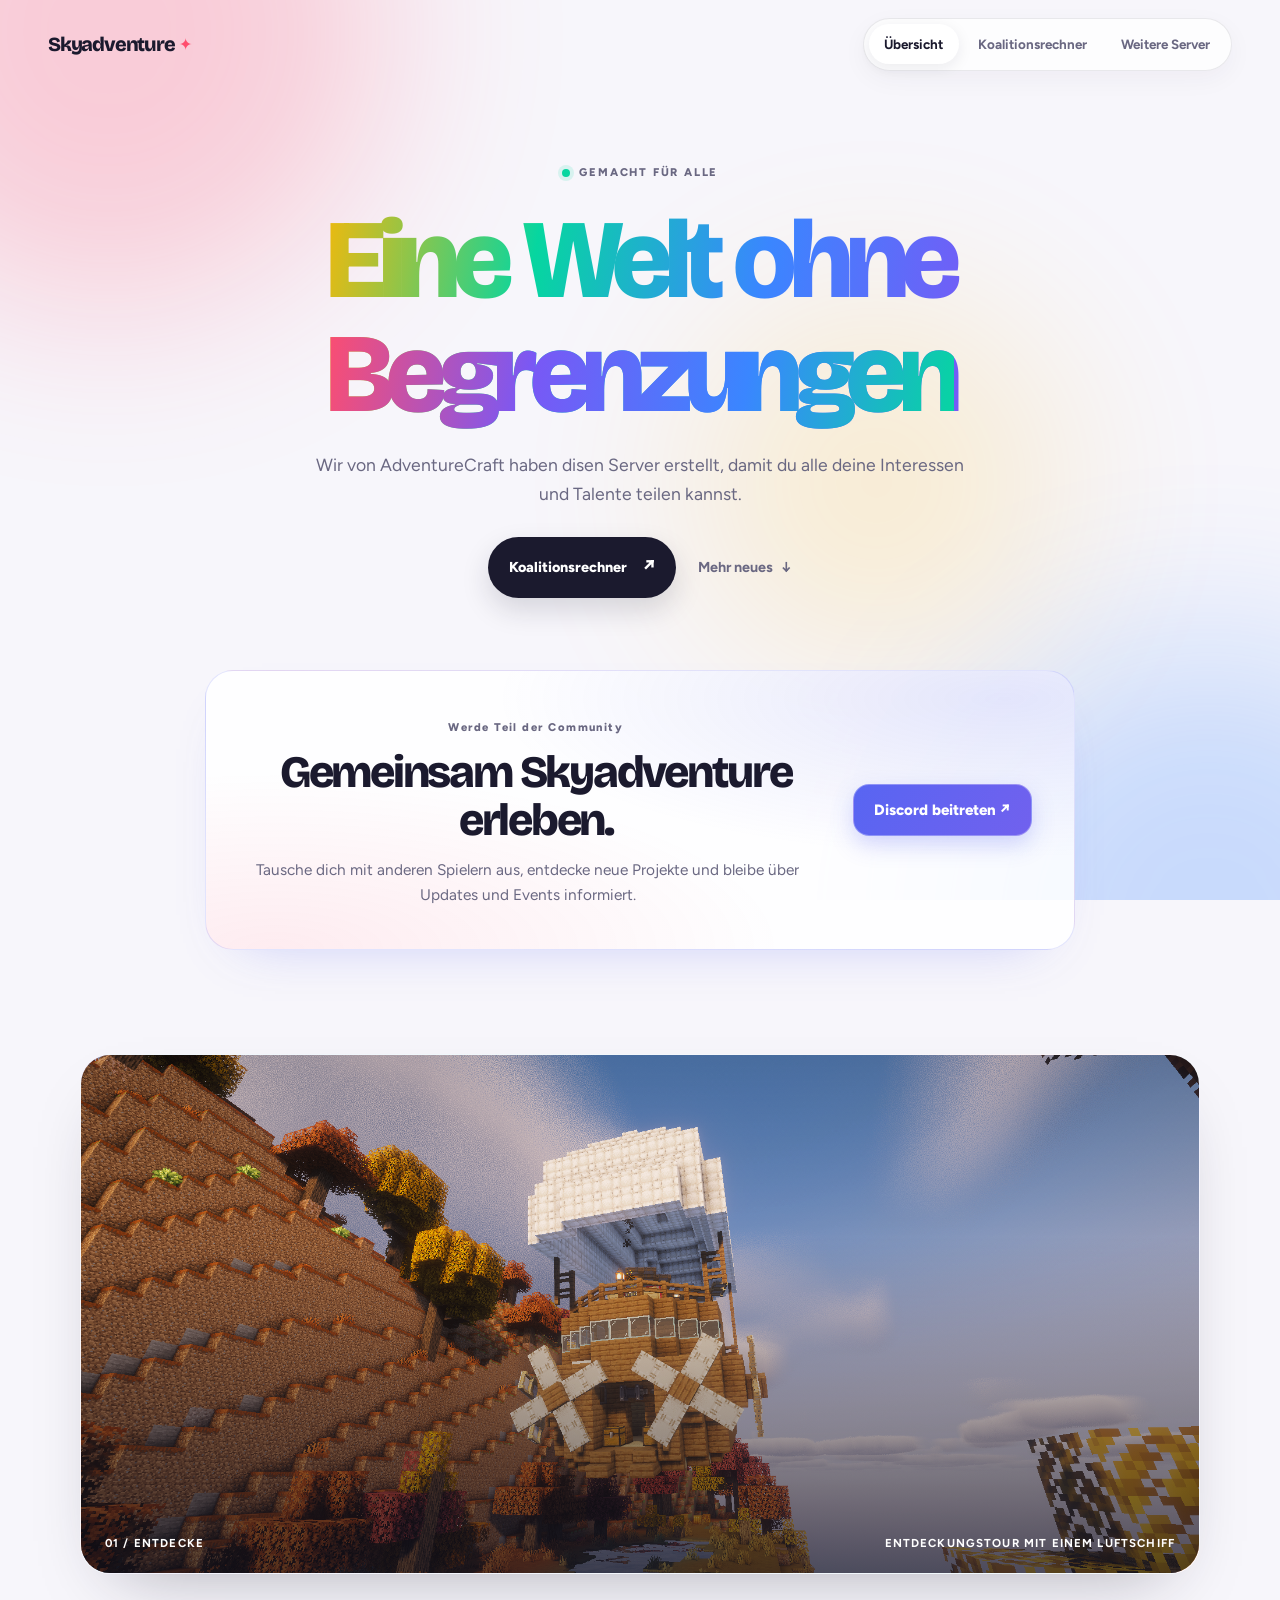
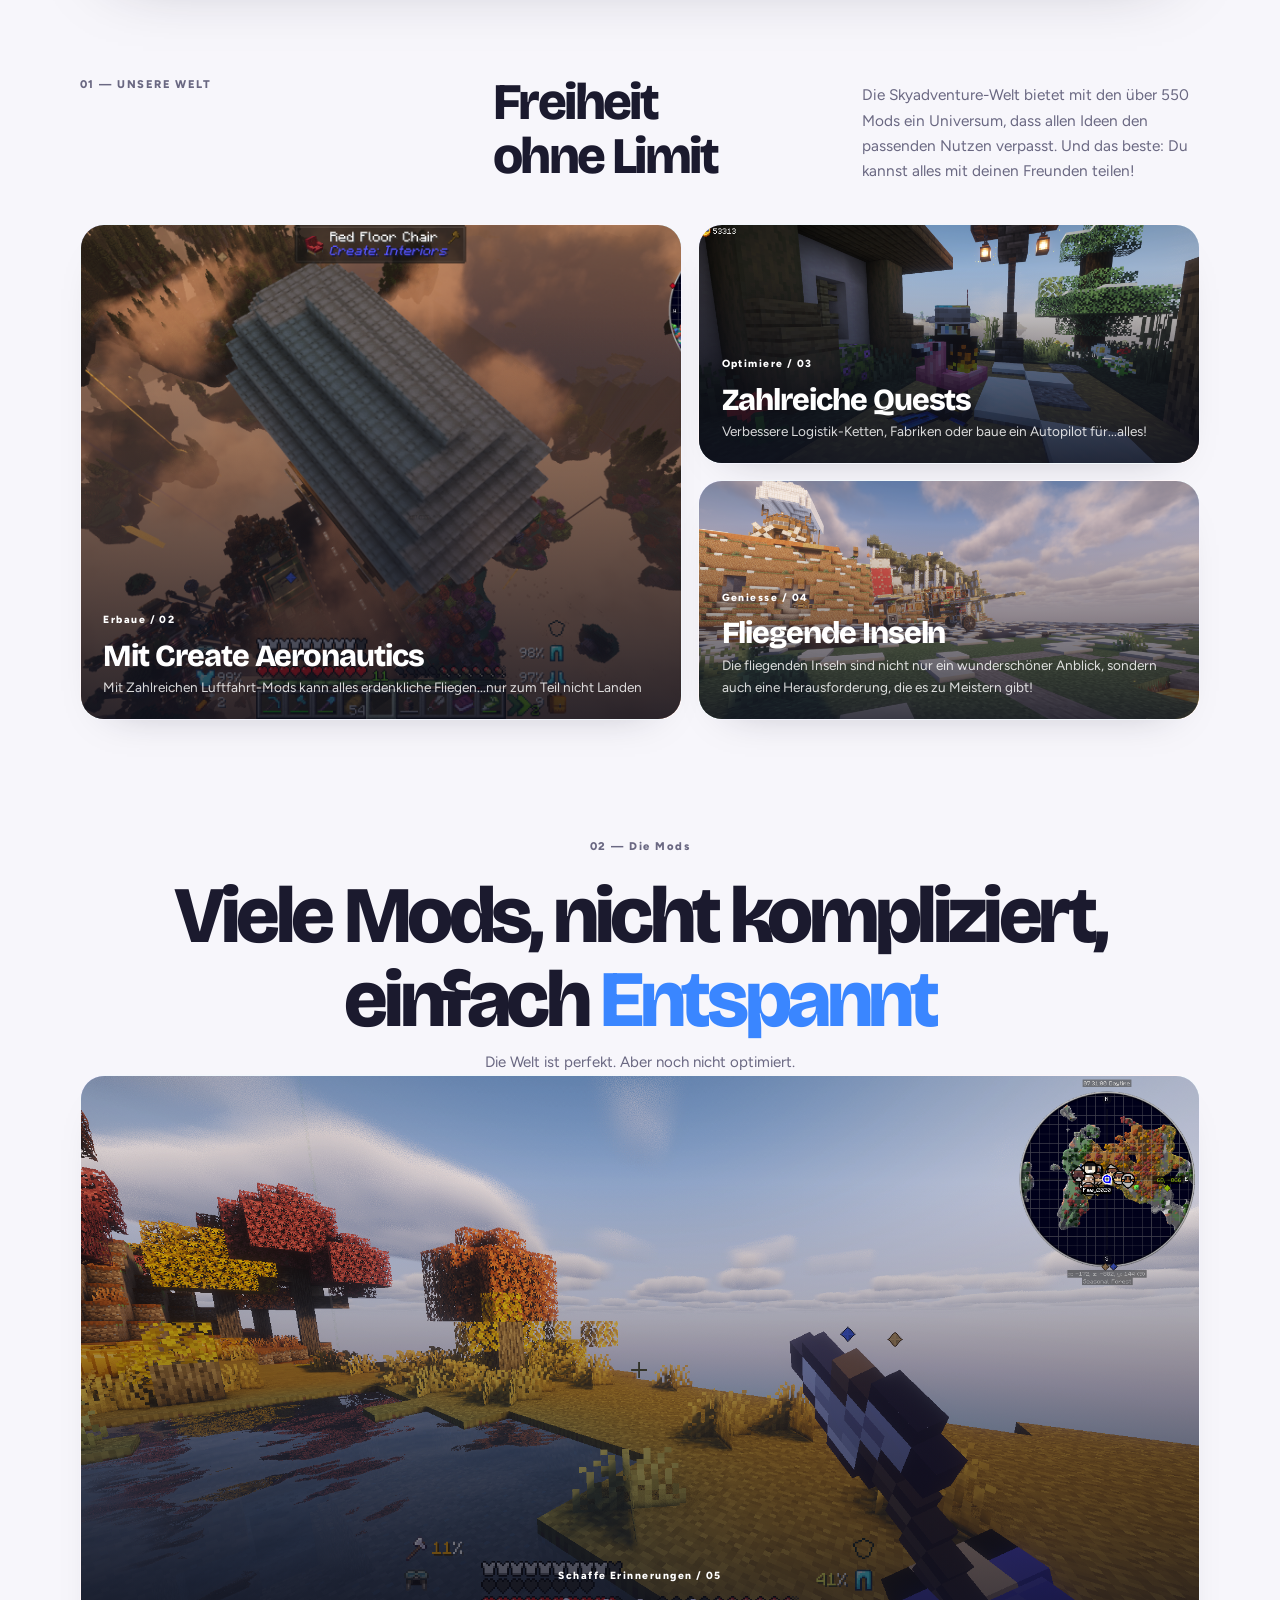
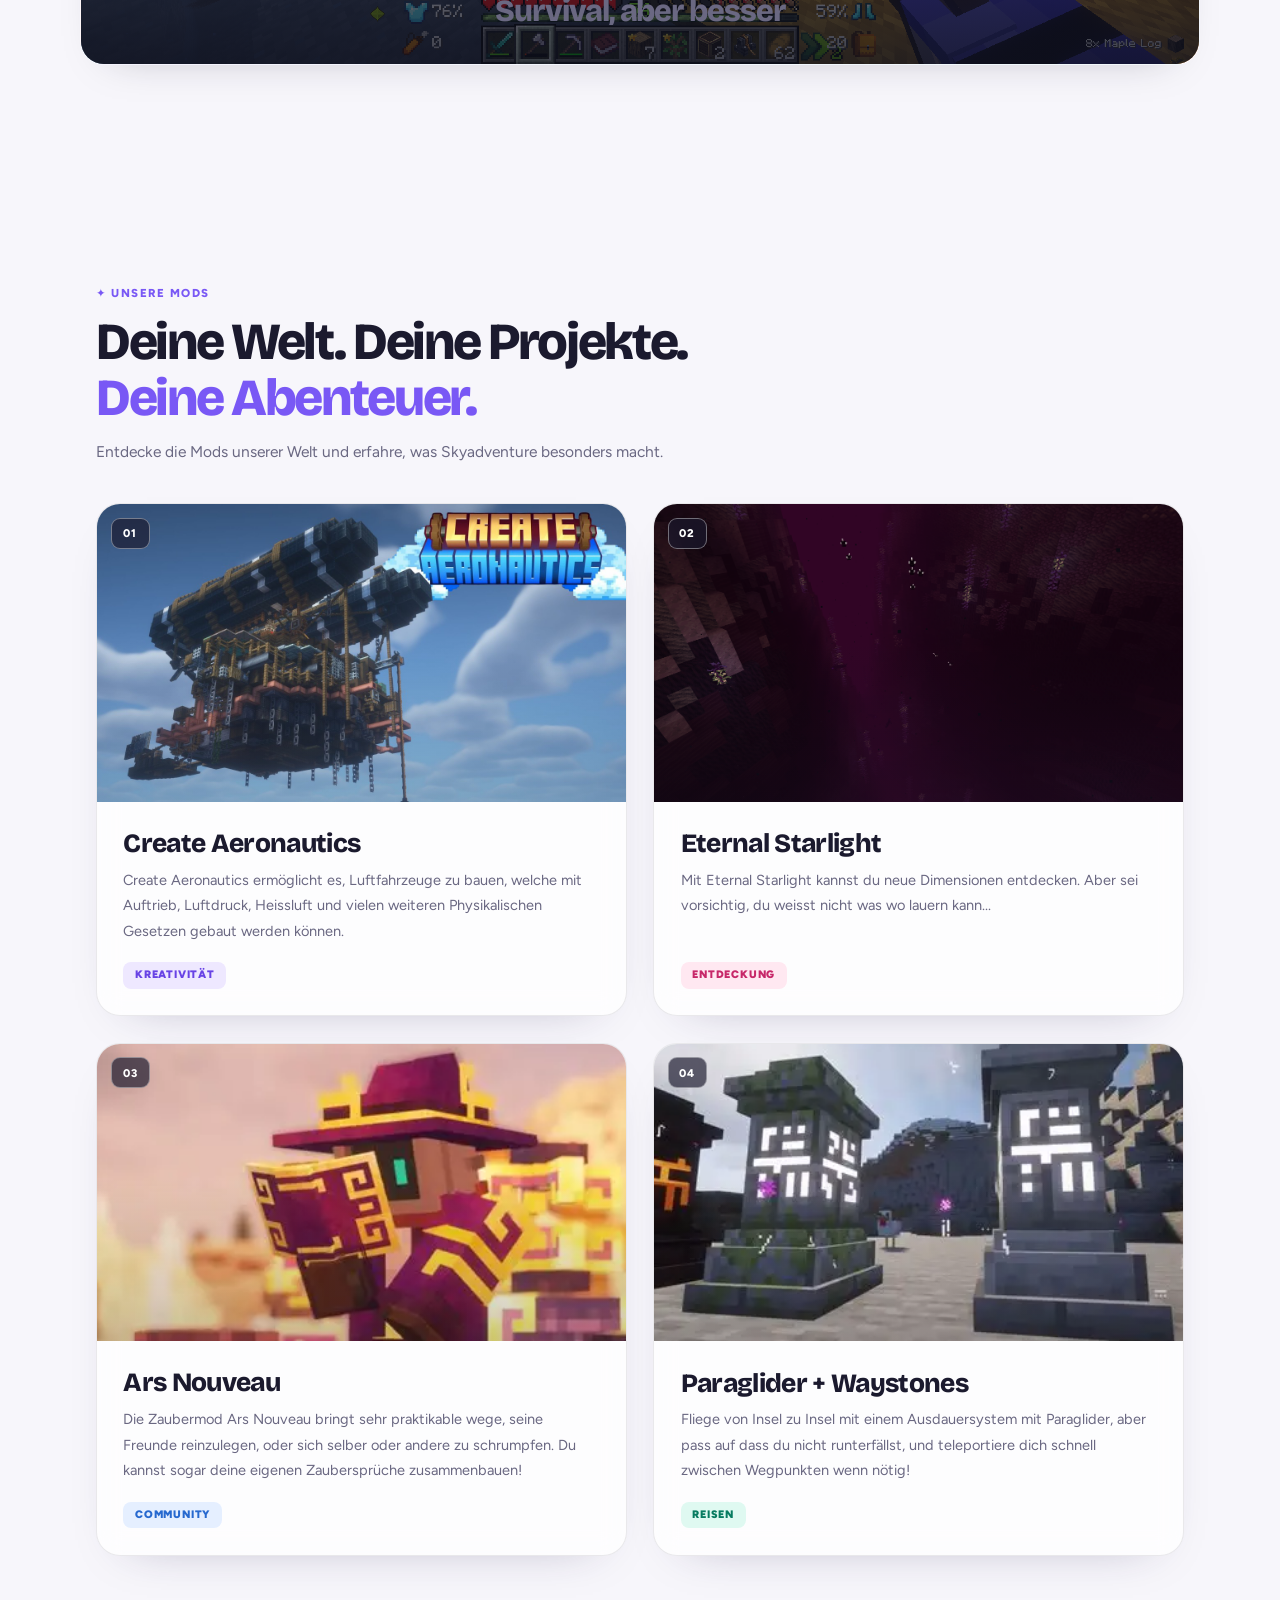
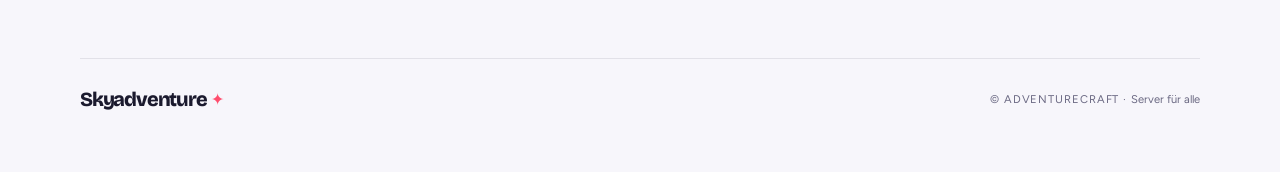
==== commit 7974080b: "Update index.html" ====
--- a/index.html
+++ b/index.html
@@ -53,7 +53,7 @@
 
       </div>
       <div class="hero-art">
-        <img src="images/flugzeug.png" alt="Berglandschaft im weichen Morgenlicht">
+        <img src="flugzeug.png" alt="Berglandschaft im weichen Morgenlicht">
         <div class="image-caption"><span>01 / Entdecke</span><span>Entdeckungstour mit einem Luftschiff</span></div>
       </div>
     </section>
@@ -66,15 +66,15 @@
     </section>
     <section class="feature-grid" aria-label="Highlights">
       <article class="feature-card feature-large">
-        <img src="images/landschaft.png" alt="Sternenhimmel über einem Berg">
+        <img src="landschaft.png" alt="Sternenhimmel über einem Berg">
         <div class="feature-overlay"><span>Erbaue / 02</span><h3>Mit Create Aeronautics</h3><p>Mit Zahlreichen Luftfahrt-Mods kann alles erdenkliche Fliegen...nur zum Teil nicht Landen</p></div>
       </article>
       <article class="feature-card feature-small">
-        <img src="images/projekt.png" alt="Elektronik und technische Komponenten">
+        <img src="projekt.png" alt="Elektronik und technische Komponenten">
         <div class="feature-overlay"><span>Optimiere / 03</span><h3>Zahlreiche Quests</h3><p>Verbessere Logistik-Ketten, Fabriken oder baue ein Autopilot für...alles!</p></div>
       </article>
       <article class="feature-card feature-small">
-        <img src="images/arbeitsraum.png" alt="Heller, moderner Arbeitsraum">
+        <img src="arbeitsraum.png" alt="Heller, moderner Arbeitsraum">
         <div class="feature-overlay"><span>Geniesse / 04</span><h3>Fliegende Inseln</h3><p>Die fliegenden Inseln sind nicht nur ein wunderschöner Anblick, sondern auch eine Herausforderung, die es zu Meistern gibt!</p></div>
       </article>
     </section>
@@ -83,7 +83,7 @@
       <p>Viele Mods, nicht kompliziert, einfach<span> Entspannt</span></p>
       <div>Die Welt ist perfekt. Aber noch nicht optimiert.</div>
       <article class="feature-card feature-small">
-        <img src="images/Spieler.png" alt="Heller, moderner Arbeitsraum">
+        <img src="Spieler.png" alt="Heller, moderner Arbeitsraum">
         <div class="feature-overlay"><span>Schaffe Erinnerungen / 05</span><h3>Survival, aber besser</h3><p></p></div>
       </article>
     </section>
@@ -102,7 +102,7 @@
     <!-- OBEN LINKS -->
     <article class="showcase-card">
       <div class="showcase-image">
-        <img src="images/bild1.png" alt="Bildplatz 1" loading="lazy">
+        <img src="bild1.png" alt="Bildplatz 1" loading="lazy">
         <span class="showcase-number">01</span>
       </div>
       <div class="showcase-content">
@@ -117,7 +117,7 @@
     <!-- OBEN RECHTS -->
     <article class="showcase-card">
       <div class="showcase-image">
-        <img src="images/bild2.png" alt="Bildplatz 2" loading="lazy">
+        <img src="bild2.png" alt="Bildplatz 2" loading="lazy">
         <span class="showcase-number">02</span>
       </div>
       <div class="showcase-content">
@@ -132,7 +132,7 @@
     <!-- UNTEN LINKS -->
     <article class="showcase-card">
       <div class="showcase-image">
-        <img src="images/bild3.png" alt="Bildplatz 3" loading="lazy">
+        <img src="bild3.png" alt="Bildplatz 3" loading="lazy">
         <span class="showcase-number">03</span>
       </div>
       <div class="showcase-content">
@@ -146,7 +146,7 @@
     <!-- UNTEN RECHTS -->
     <article class="showcase-card">
       <div class="showcase-image">
-        <img src="images/bild4.png" alt="Bildplatz 4" loading="lazy">
+        <img src="bild4.png" alt="Bildplatz 4" loading="lazy">
         <span class="showcase-number">04</span>
       </div>
       <div class="showcase-content">
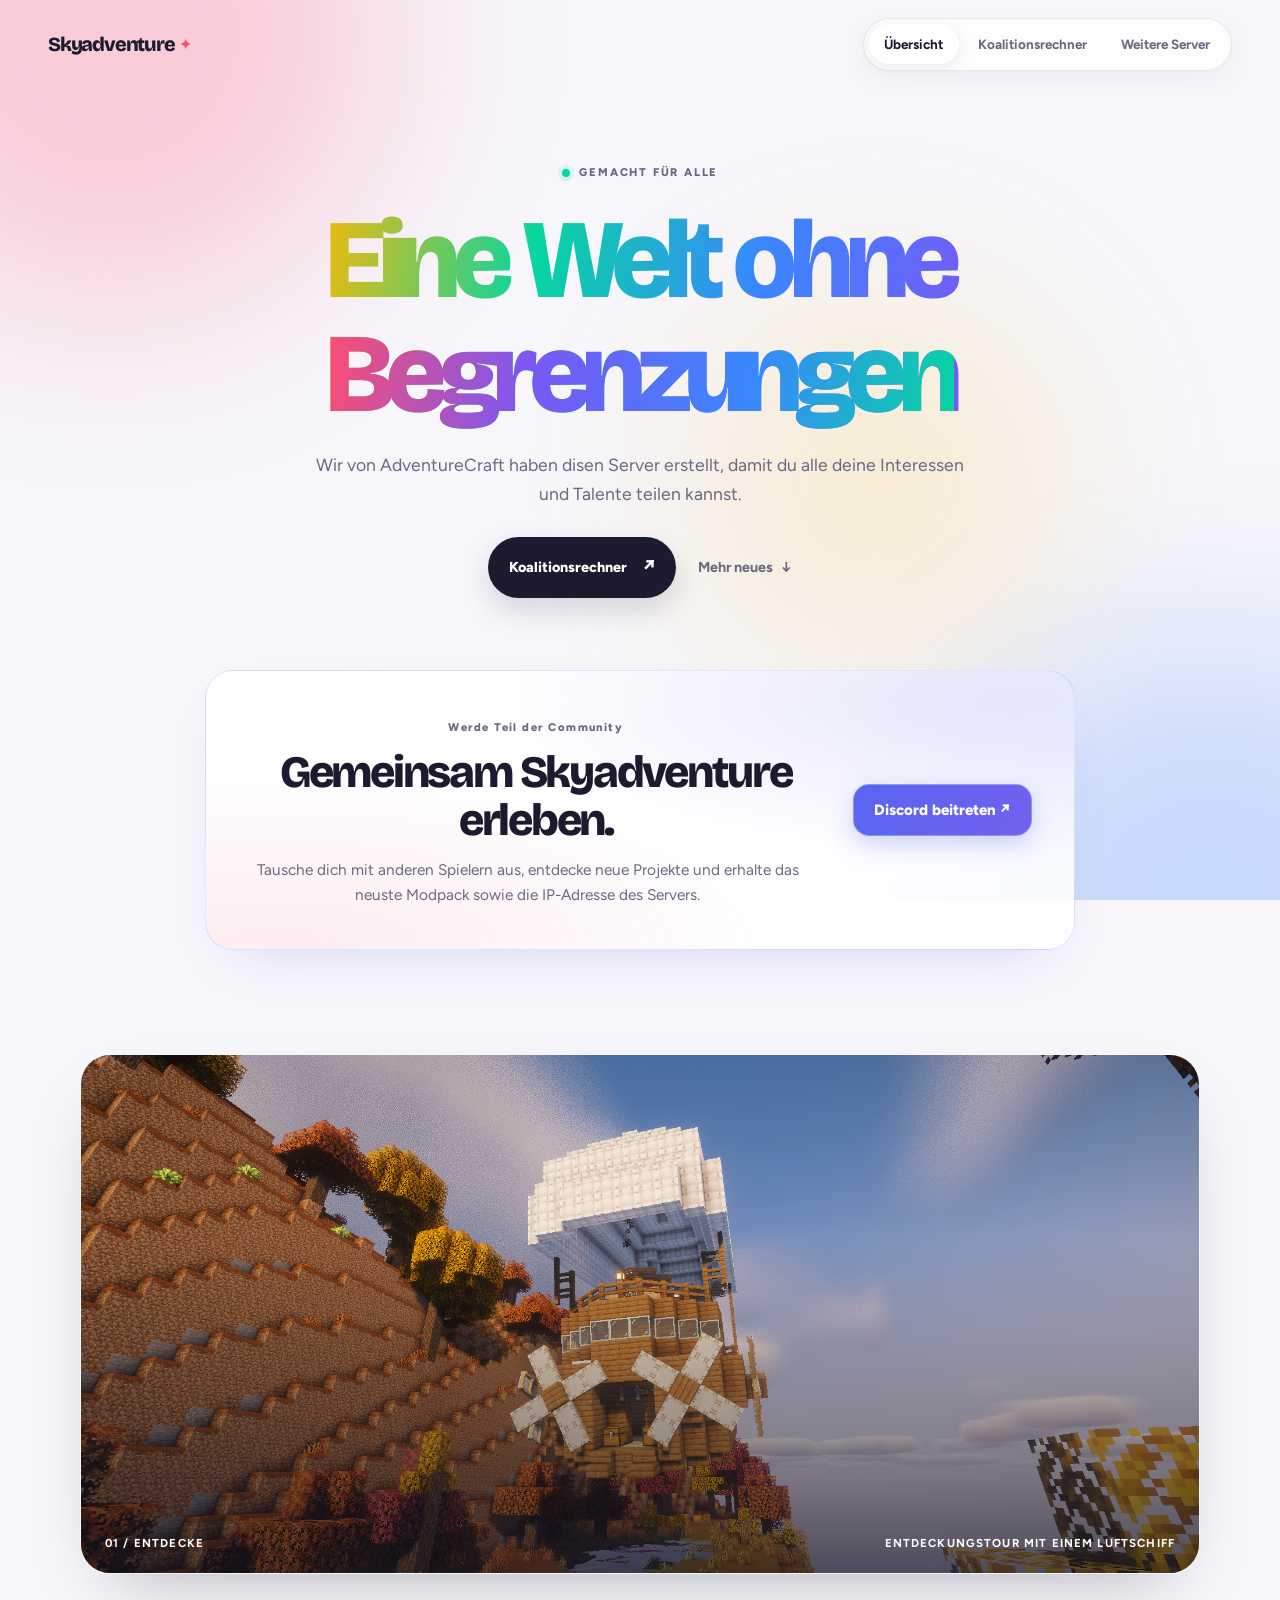
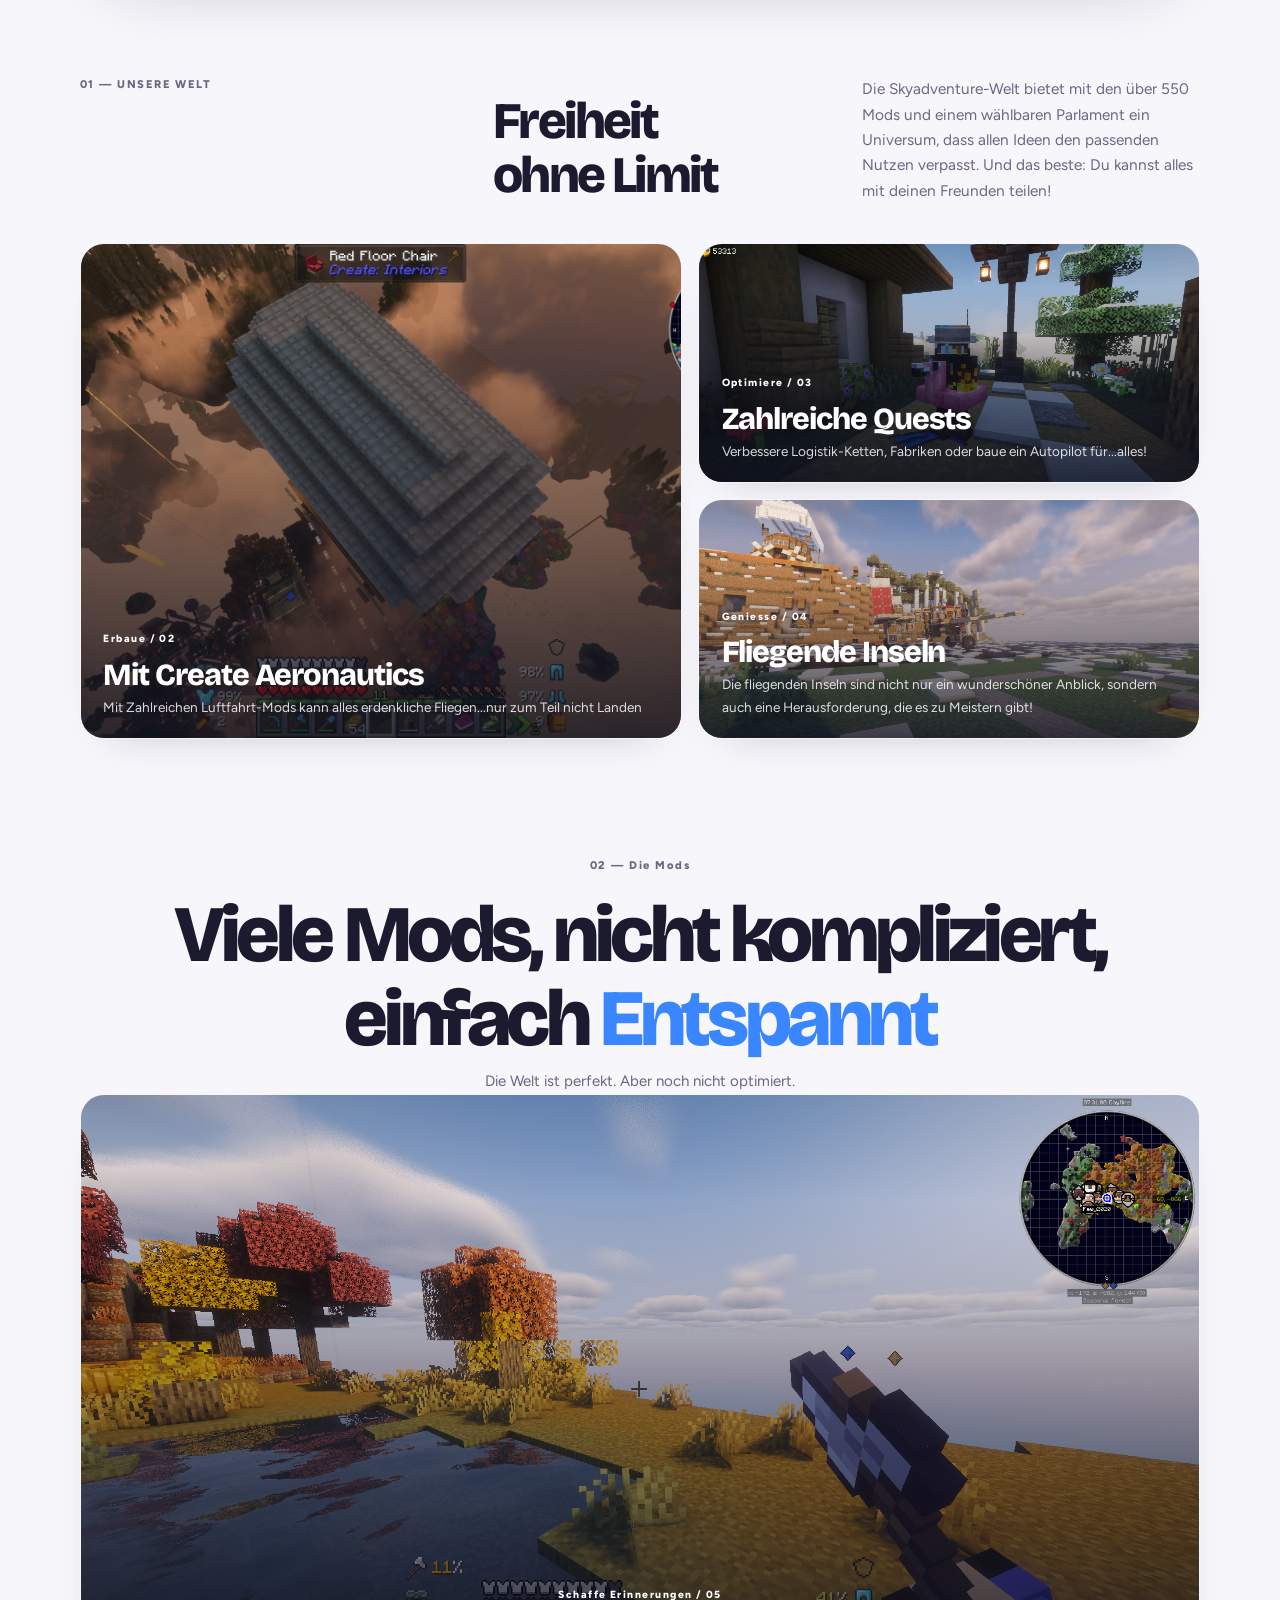
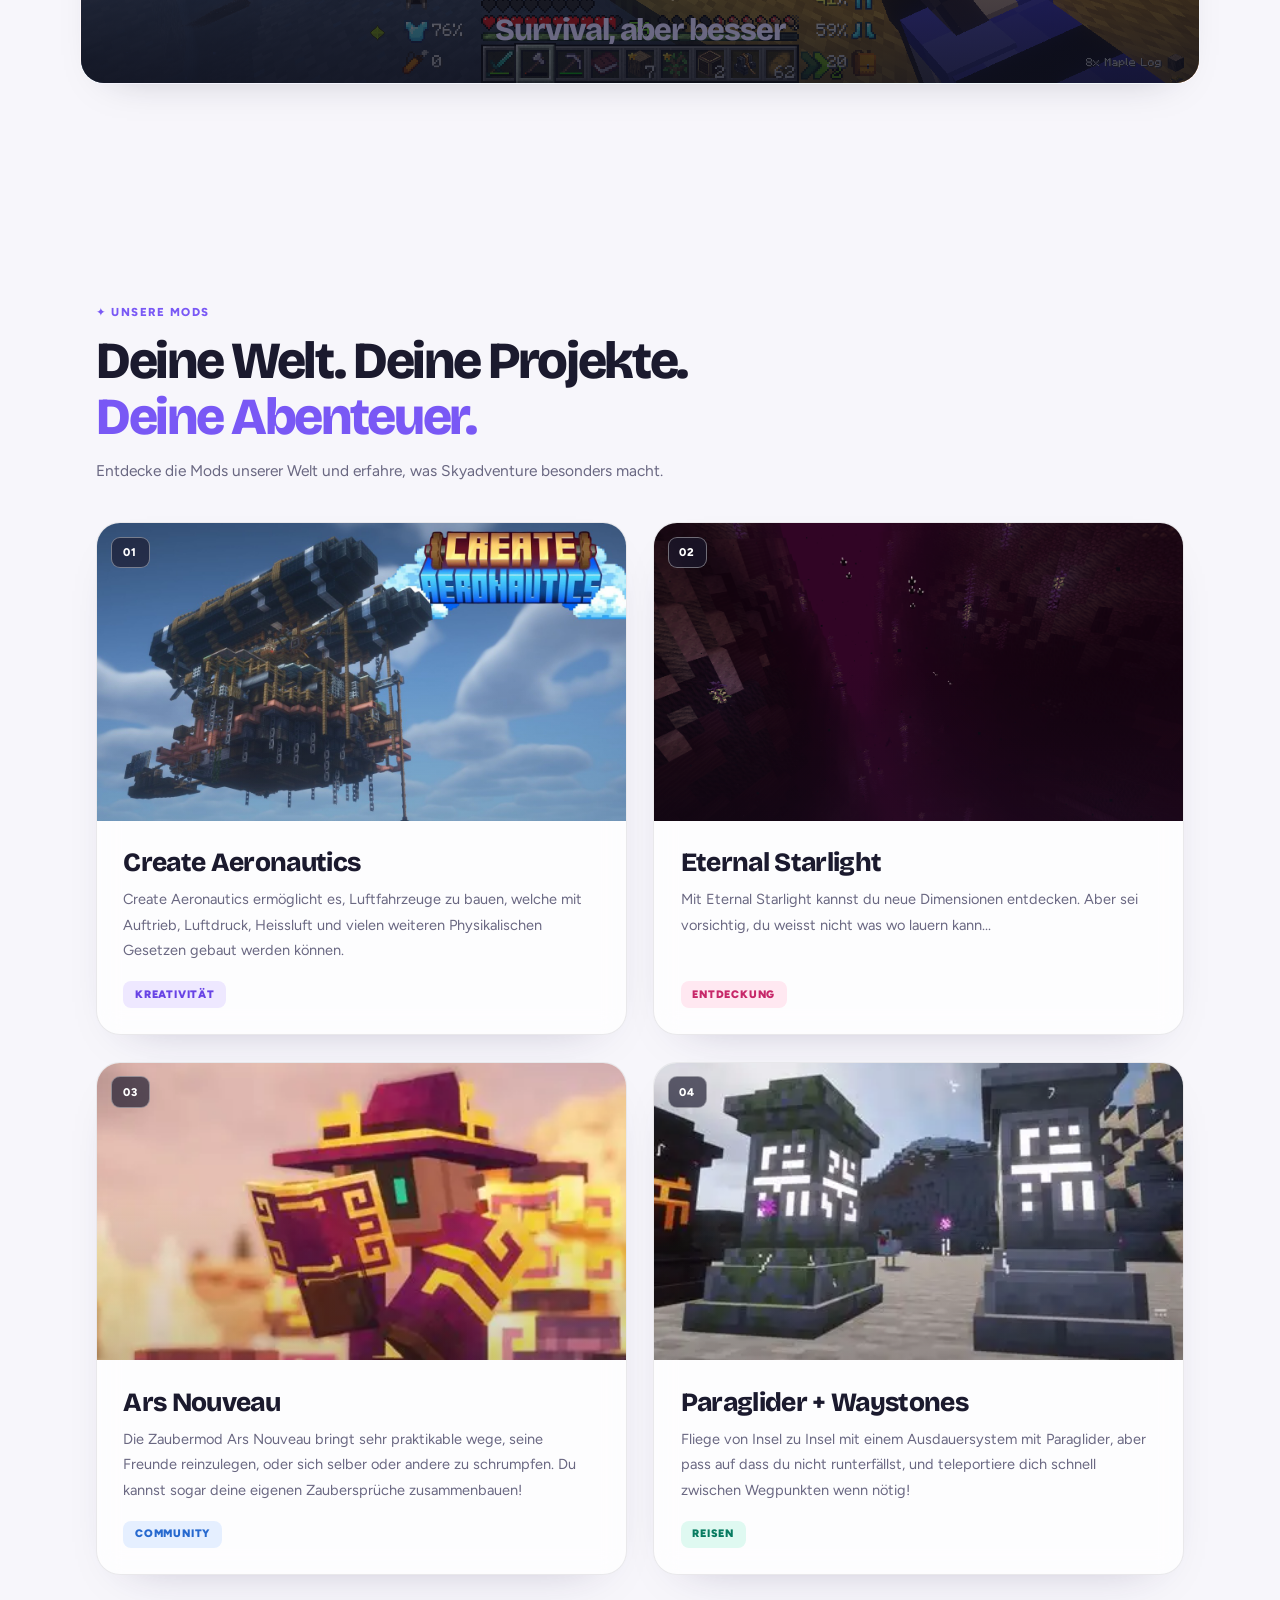
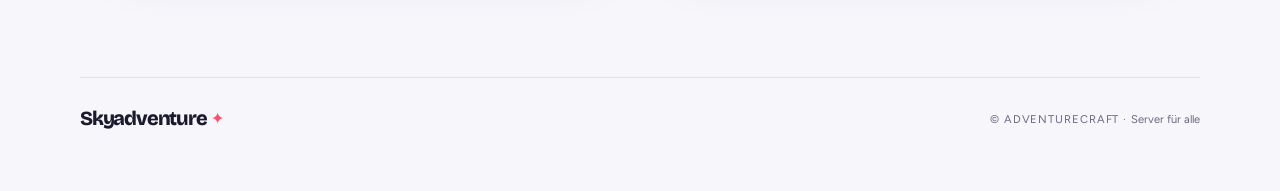
==== commit 0d88ff2f: "Update index.html" ====
--- a/index.html
+++ b/index.html
@@ -39,7 +39,7 @@
     <h2>Gemeinsam Skyadventure erleben.</h2>
     <p>
       Tausche dich mit anderen Spielern aus, entdecke neue Projekte
-      und bleibe über Updates und Events informiert.
+      und erhalte das neuste Modpack sowie die IP-Adresse des Servers.
     </p>
   </div>
 
@@ -61,7 +61,7 @@
       <div class="section-kicker">01 — UNSERE WELT</div>
       <div class="intro-copy">
         <h2>Freiheit<br>ohne Limit</h2>
-        <p>Die Skyadventure-Welt bietet mit den über 550 Mods ein Universum, dass allen Ideen den passenden Nutzen verpasst. Und das beste: Du kannst alles mit deinen Freunden teilen!</p>
+        <p>Die Skyadventure-Welt bietet mit den über 550 Mods und einem wählbaren Parlament ein Universum, dass allen Ideen den passenden Nutzen verpasst. Und das beste: Du kannst alles mit deinen Freunden teilen!</p>
       </div>
     </section>
     <section class="feature-grid" aria-label="Highlights">
